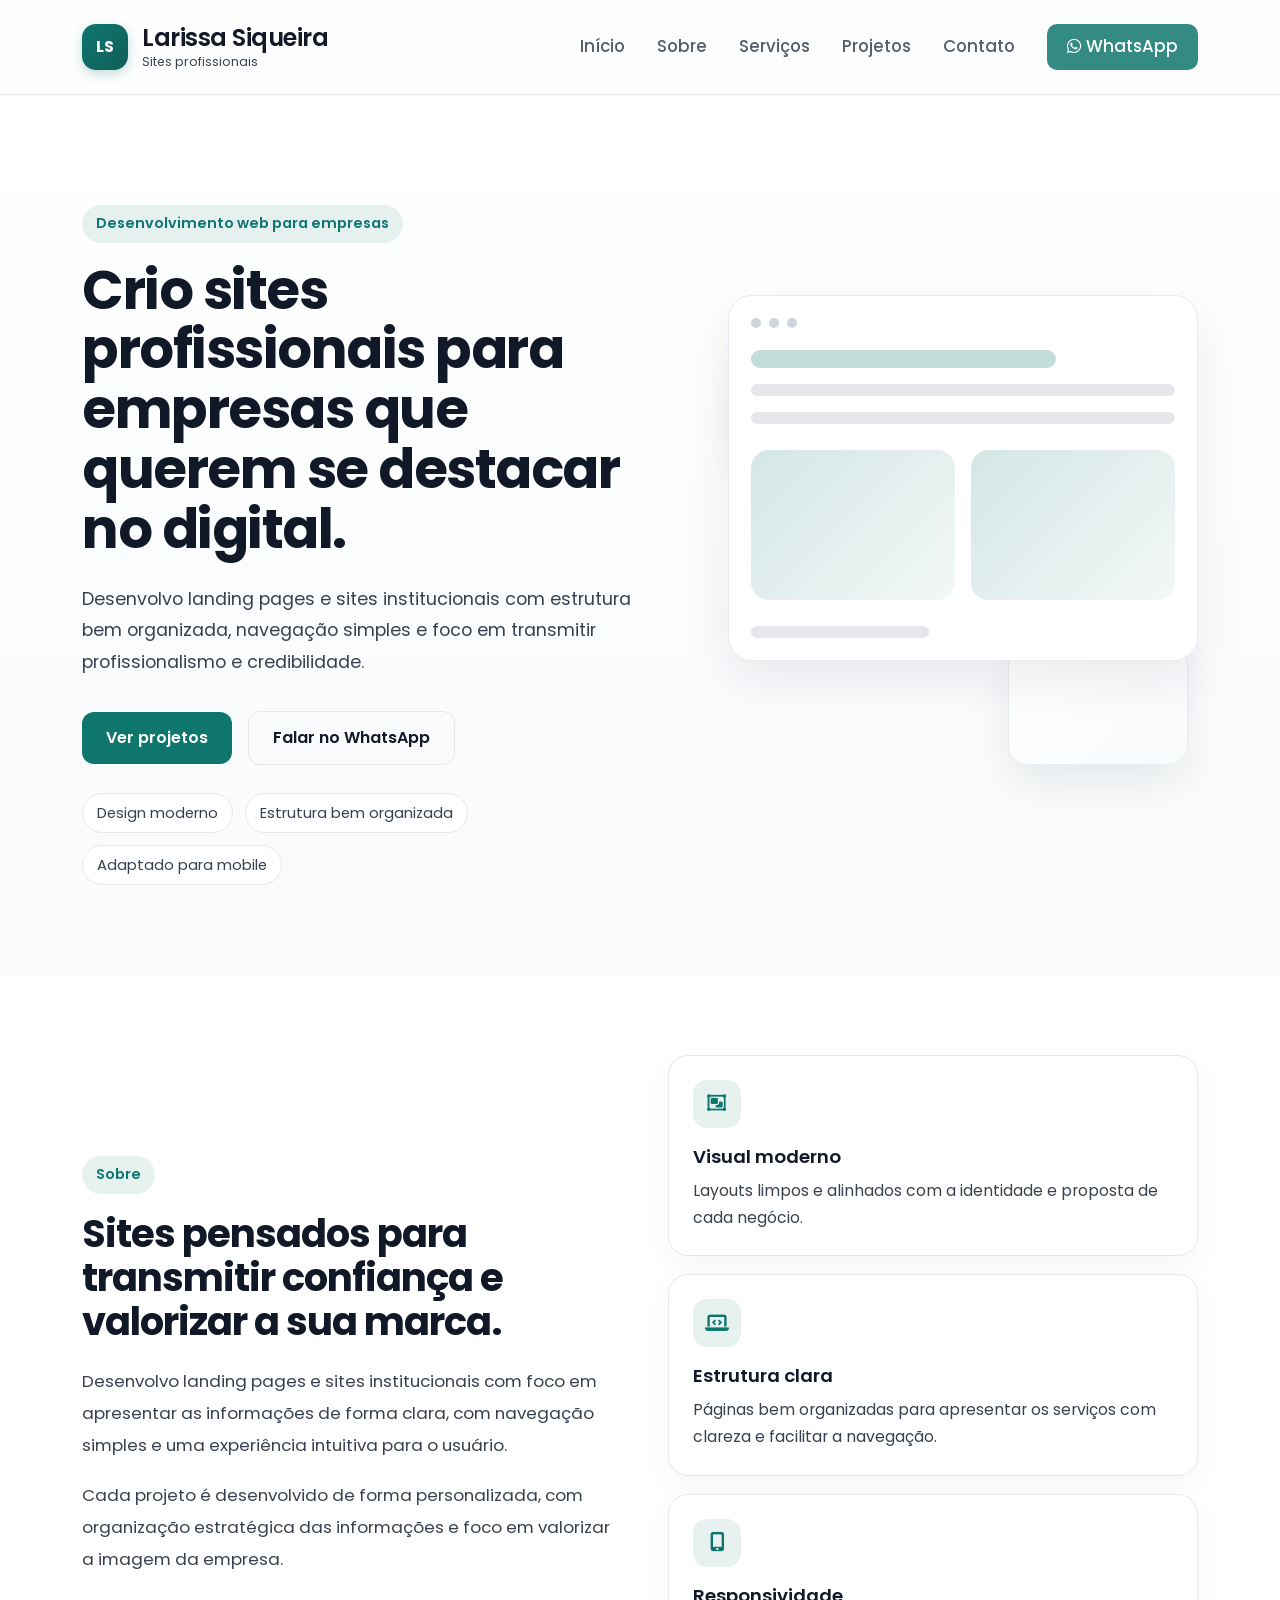
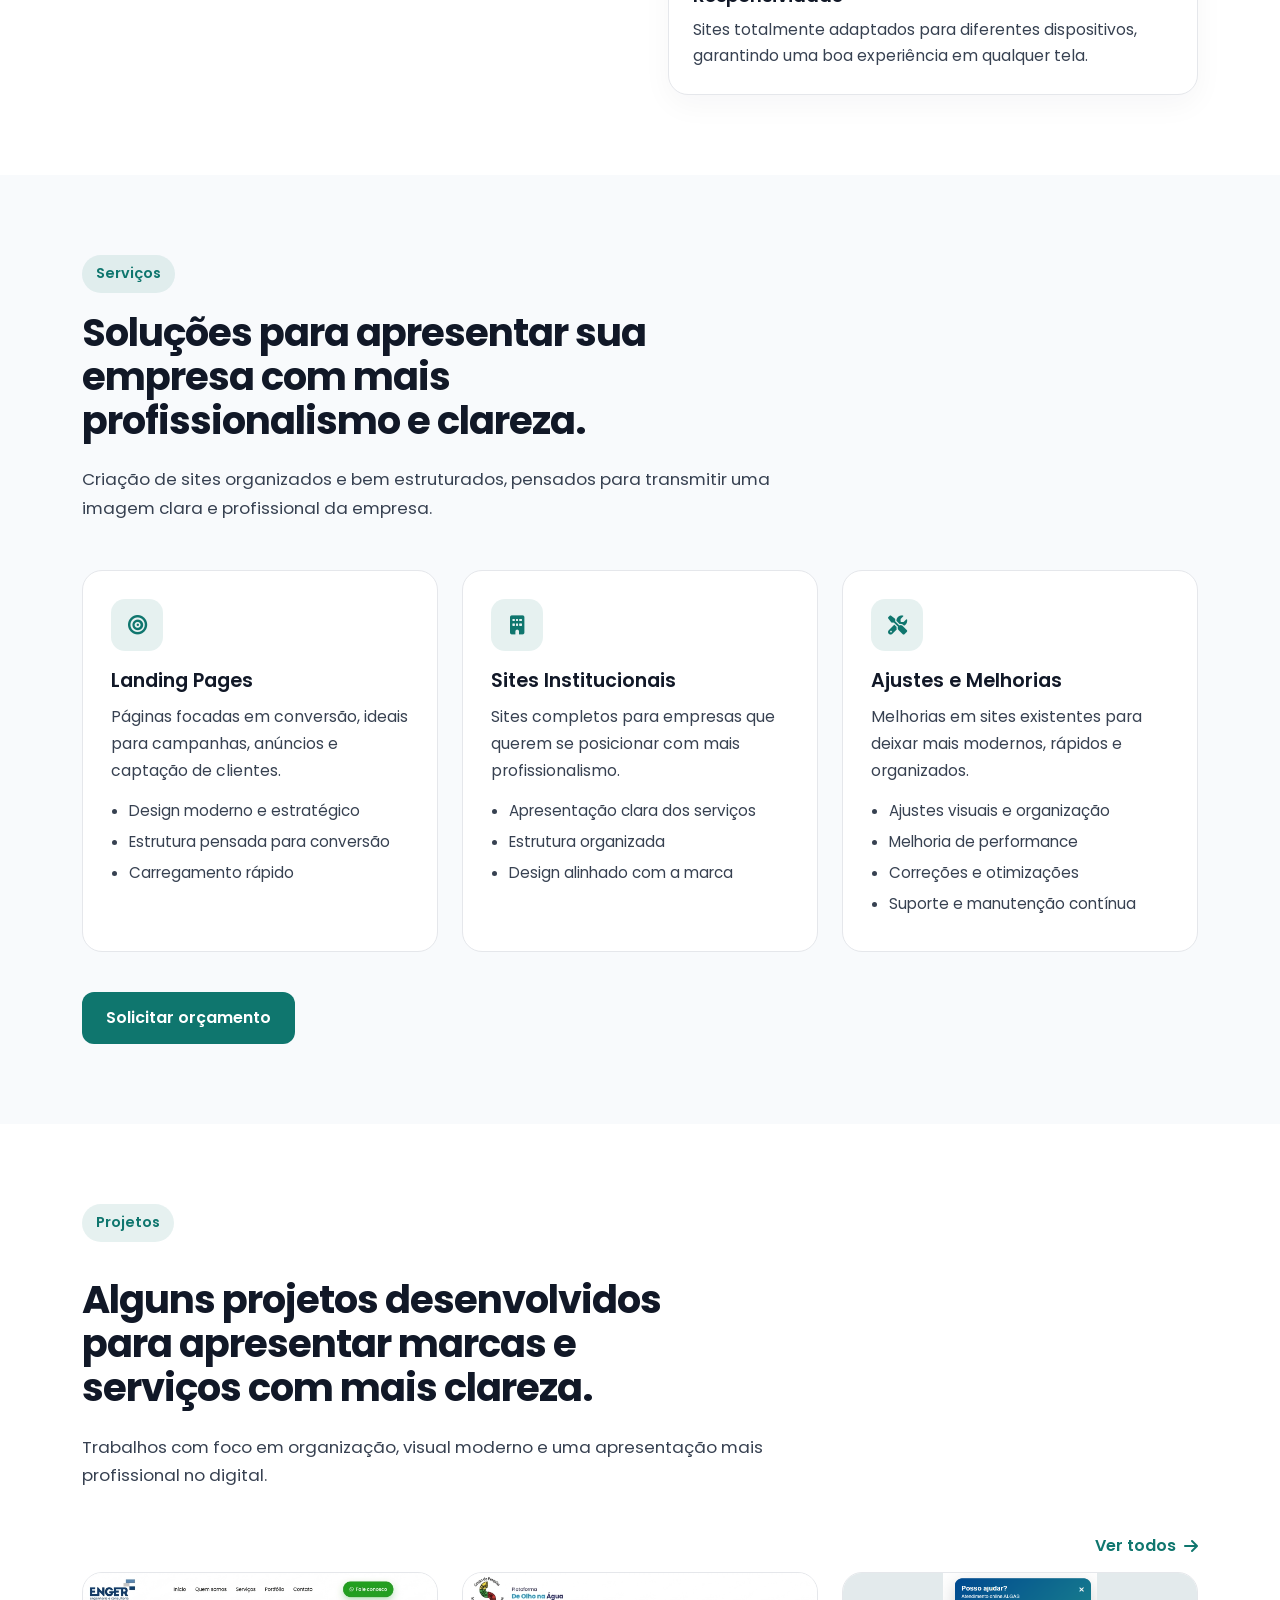
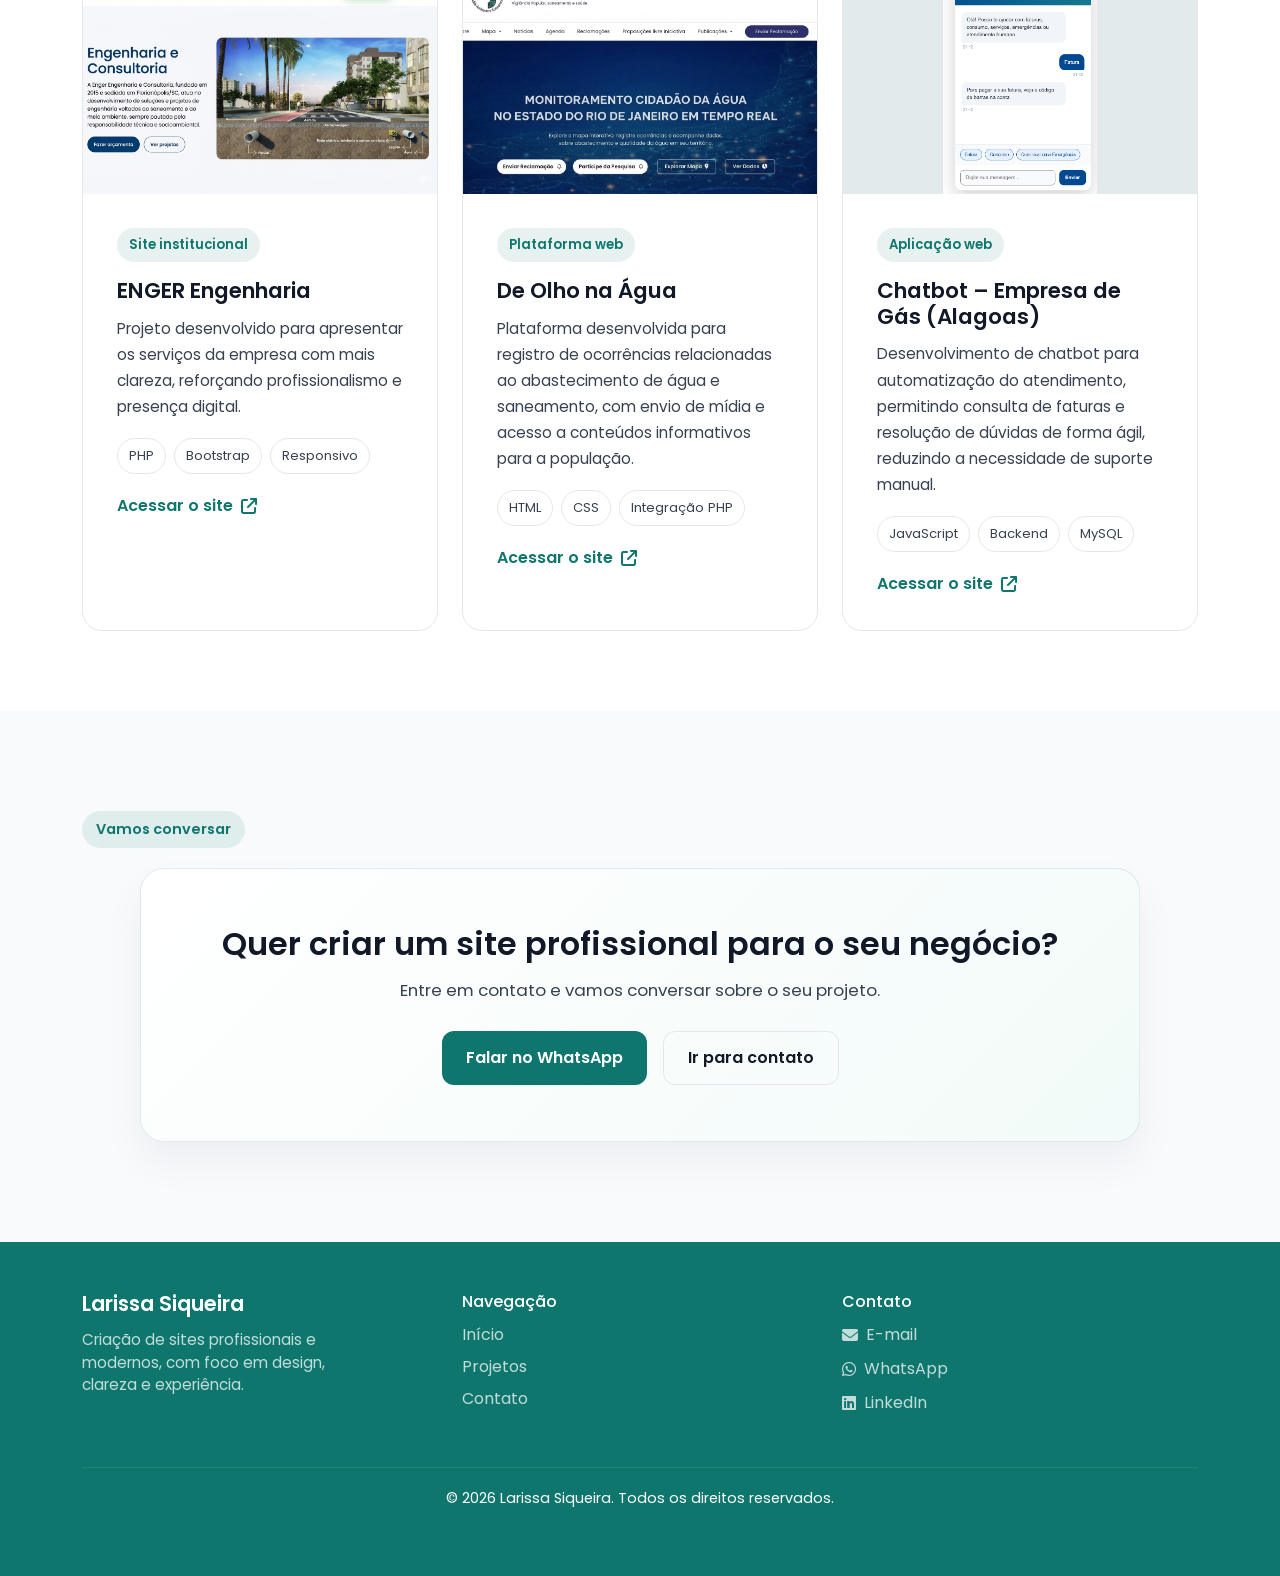
==== index.html @ 4140f5c5 "Add files via upload" ====
<!DOCTYPE html>
<html lang="pt-br">

<head>
  <meta charset="UTF-8">
  <meta name="viewport" content="width=device-width, initial-scale=1.0">
  <title>Larissa Siqueira | Portfólio</title>

  <link rel="icon" type="image/png" sizes="64x64" href="assets/img/favicon.png">

  <!-- Bootstrap -->
  <link href="https://cdn.jsdelivr.net/npm/bootstrap@5.3.3/dist/css/bootstrap.min.css" rel="stylesheet">

  <!-- Font Awesome -->
  <link rel="stylesheet" href="https://cdnjs.cloudflare.com/ajax/libs/font-awesome/6.5.1/css/all.min.css">

  <!-- Google Font -->
  <link href="https://fonts.googleapis.com/css2?family=Poppins:wght@400;500;600;700&display=swap" rel="stylesheet">

  <!-- CSS -->
  <link rel="stylesheet" href="assets/css/main.css">
</head>

<body>
  <header class="site-header">
    <div class="container header-container">
      <a href="index.html" class="logo">
        <span class="logo-icon">LS</span>
        <span class="logo-text">
          <span class="logo-name">Larissa Siqueira</span>
          <span class="logo-tag">Sites profissionais</span>
        </span>
      </a>

      <nav class="main-nav">
        <a href="index.html">Início</a>
        <a href="#sobre">Sobre</a>
        <a href="#servicos">Serviços</a>
        <a href="projetos.html">Projetos</a>
        <a href="contato.html">Contato</a>

        <a href="https://wa.me/5548984243166?text=Olá!%20Vi%20seu%20portfólio%20e%20gostaria%20de%20um%20orçamento."
          target="_blank" class="btn-whatsapp">
          <i class="fa-brands fa-whatsapp"></i>
          WhatsApp
        </a>
      </nav>
    </div>
  </header>
</body>
<main>

  <section class="hero" id="inicio">
    <div class="container">
      <div class="hero-grid">
        <div class="hero-content">
          <span class="hero-badge">Desenvolvimento web para empresas</span>

          <h1>
            Crio sites profissionais para empresas que querem se destacar no digital.
          </h1>

          <p class="hero-text">
            Desenvolvo landing pages e sites institucionais com estrutura bem organizada, navegação simples e foco em
            transmitir profissionalismo e credibilidade.
          </p>

          <div class="hero-buttons">
            <a href="projetos.html" class="btn-main">Ver projetos</a>
            <a href="https://wa.me/5548984243166?text=Olá!%20Vi%20seu%20portfólio%20e%20gostaria%20de%20um%20orçamento."
              target="_blank" class="btn-secondary">
              Falar no WhatsApp
            </a>
          </div>

          <div class="hero-points">
            <span>Design moderno</span>
            <span>Estrutura bem organizada</span>
            <span>Adaptado para mobile</span>
          </div>
        </div>

        <div class="hero-visual">
          <div class="hero-card hero-card-main">
            <div class="hero-card-top">
              <span></span>
              <span></span>
              <span></span>
            </div>
            <div class="hero-card-body">
              <div class="hero-line hero-line-lg"></div>
              <div class="hero-line"></div>
              <div class="hero-line"></div>

              <div class="hero-blocks">
                <div class="hero-block"></div>
                <div class="hero-block"></div>
              </div>

              <div class="hero-line hero-line-sm"></div>
            </div>
          </div>

          <div class="hero-card hero-card-small card-one"></div>
          <div class="hero-card hero-card-small card-two"></div>
        </div>
      </div>
    </div>
  </section>

  <section class="about section" id="sobre">
    <div class="container">
      <div class="about-grid">
        <div class="about-content">
          <span class="section-tag">Sobre</span>
          <h2 class="section-title">Sites pensados para transmitir confiança e valorizar a sua marca.</h2>

          <p class="about-text">
            Desenvolvo landing pages e sites institucionais com foco em apresentar as informações de forma clara, com
            navegação simples e uma experiência intuitiva para o usuário.
          </p>

          <p class="about-text">
            Cada projeto é desenvolvido de forma personalizada, com organização estratégica das informações e foco em
            valorizar a imagem da empresa.
          </p>
        </div>

        <div class="about-cards">
          <div class="about-card">
            <div class="about-card-icon">
              <i class="fa-regular fa-object-group"></i>
            </div>
            <h3>Visual moderno</h3>
            <p>Layouts limpos e alinhados com a identidade e proposta de cada negócio.</p>
          </div>

          <div class="about-card">
            <div class="about-card-icon">
              <i class="fa-solid fa-laptop-code"></i>
            </div>
            <h3>Estrutura clara</h3>
            <p>Páginas bem organizadas para apresentar os serviços com clareza e facilitar a navegação.</p>
          </div>

          <div class="about-card">
            <div class="about-card-icon">
              <i class="fa-solid fa-mobile-screen-button"></i>
            </div>
            <h3>Responsividade</h3>
            <p>Sites totalmente adaptados para diferentes dispositivos, garantindo uma boa experiência em qualquer tela.
            </p>
          </div>
        </div>
      </div>
    </div>
  </section>

  <section class="services section light" id="servicos">
    <div class="container">

      <div class="section-header">
        <span class="section-tag">Serviços</span>
        <h2 class="section-title">
          Soluções para apresentar sua empresa com mais profissionalismo e clareza.
        </h2>
        <p class="section-subtext">
          Criação de sites organizados e bem estruturados, pensados para transmitir uma imagem clara e profissional da
          empresa.
        </p>
      </div>

      <div class="services-grid">

        <!-- Serviço 1 -->
        <div class="service-card reveal" data-delay="0">
          <div class="service-icon">
            <i class="fa-solid fa-bullseye"></i>
          </div>

          <h3>Landing Pages</h3>

          <p>
            Páginas focadas em conversão, ideais para campanhas, anúncios e captação de clientes.
          </p>

          <ul>
            <li>Design moderno e estratégico</li>
            <li>Estrutura pensada para conversão</li>
            <li>Carregamento rápido</li>
          </ul>
        </div>

        <!-- Serviço 2 -->
        <div class="service-card reveal" data-delay="180">
          <div class="service-icon">
            <i class="fa-solid fa-building"></i>
          </div>

          <h3>Sites Institucionais</h3>

          <p>
            Sites completos para empresas que querem se posicionar com mais profissionalismo.
          </p>

          <ul>
            <li>Apresentação clara dos serviços</li>
            <li>Estrutura organizada</li>
            <li>Design alinhado com a marca</li>
          </ul>
        </div>

        <!-- Serviço 3 -->
        <div class="service-card reveal" data-delay="360">
          <div class="service-icon">
            <i class="fa-solid fa-screwdriver-wrench"></i>
          </div>

          <h3>Ajustes e Melhorias</h3>

          <p>
            Melhorias em sites existentes para deixar mais modernos, rápidos e organizados.
          </p>

          <ul>
            <li>Ajustes visuais e organização</li>
            <li>Melhoria de performance</li>
            <li>Correções e otimizações</li>
            <li>Suporte e manutenção contínua</li>
          </ul>
        </div>

      </div>
      <div style="margin-top:40px;">
        <a href="https://wa.me/5548984243166?text=Olá!%20Vi%20seu%20portfólio%20e%20gostaria%20de%20um%20orçamento."
          class="btn-main">Solicitar orçamento</a>
      </div>
    </div>
  </section>

  <section class="projects section" id="projetos">
    <div class="container">

      <div class="section-header">
        <div class="section-top">
          <span class="section-tag">Projetos</span>
        </div>

        <h2 class="section-title">
          Alguns projetos desenvolvidos para apresentar marcas e serviços com mais clareza.
        </h2>

        <p class="section-subtext">
          Trabalhos com foco em organização, visual moderno e uma apresentação mais profissional no digital.
        </p>
      </div>


      <div class="projects-top">
        <a href="projetos.html" class="section-link">
          Ver todos <i class="fa-solid fa-arrow-right"></i>
        </a>
      </div>


      <div class="projects-grid">

        <article class="project-card">
          <div class="project-image">
            <img src="assets/img/enger-home.png" alt="Enger Engenharia">
          </div>

          <div class="project-content">
            <span class="project-category">Site institucional</span>
            <h3>ENGER Engenharia</h3>
            <p>
              Projeto desenvolvido para apresentar os serviços da empresa com mais clareza, reforçando profissionalismo
              e presença digital.
            </p>

            <div class="project-tags">
              <span>PHP</span>
              <span>Bootstrap</span>
              <span>Responsivo</span>
            </div>

            <a href="https://www.engenhariaenger.com.br/" target="_blank" class="project-link">
              Acessar o site <i class="fa-solid fa-arrow-up-right-from-square"></i>
            </a>
          </div>
        </article>

        <article class="project-card">
          <div class="project-image project-placeholder">
            <img src="assets/img/agua-home.png" alt="De Olho na Água">
          </div>

          <div class="project-content">
            <span class="project-category">Plataforma web</span>
            <h3>De Olho na Água</h3>
            <p>
              Plataforma desenvolvida para registro de ocorrências relacionadas ao abastecimento de água e saneamento,
              com envio de mídia e acesso a conteúdos informativos para a população.
            </p>

            <div class="project-tags">
              <span>HTML</span>
              <span>CSS</span>
              <span>Integração PHP</span>
            </div>

            <a href="https://deolhonaagua.eco.br/portal/" target="_blank" class="project-link">
              Acessar o site <i class="fa-solid fa-arrow-up-right-from-square"></i>
            </a>
          </div>
        </article>

        <article class="project-card">
          <div class="project-image project-placeholder vertical img-chatbot">
            <img src="assets/img/chatbot-projetos.png" alt="Chatbot – Empresa de Gás (Alagoas)">
          </div>

          <div class="project-content">
            <span class="project-category">Aplicação web</span>
            <h3>Chatbot – Empresa de Gás (Alagoas)</h3>
            <p>
              Desenvolvimento de chatbot para automatização do atendimento, permitindo consulta de faturas e resolução
              de dúvidas de forma ágil, reduzindo a necessidade de suporte manual.
            </p>

            <div class="project-tags">
              <span>JavaScript</span>
              <span>Backend</span>
              <span>MySQL</span>
            </div>

            <a href="https://sv225.dna.com.br/algas/chatbot/index.html" target="_blank" class="project-link">
              Acessar o site <i class="fa-solid fa-arrow-up-right-from-square"></i>
            </a>
          </div>
        </article>

      </div>

    </div>
  </section>

  <section class="cta-contact">
    <div class="container">

      <span class="cta-tag">Vamos conversar</span>

      <div class="cta-box fade-in">
        <h2>Quer criar um site profissional para o seu negócio?</h2>

        <p>
          Entre em contato e vamos conversar sobre o seu projeto.
        </p>

        <div class="cta-buttons">
          <a href="https://wa.me/5548984243166?text=Olá!%20Vi%20seu%20portfólio%20e%20gostaria%20de%20um%20orçamento."
            target="_blank" class="btn-main">
            Falar no WhatsApp
          </a>

          <a href="contato.html" class="btn-secondary">
            Ir para contato
          </a>
        </div>
      </div>

    </div>
  </section>

</main>

<footer class="site-footer">
  <div class="container">
    <div class="row gy-4">

      <!-- esquerda -->
      <div class="col-md-4">
        <h4 class="footer-title">Larissa Siqueira</h4>
        <p class="footer-text">
          Criação de sites profissionais e modernos, com foco em design, clareza e experiência.
        </p>
      </div>

      <!-- navegação -->
      <div class="col-md-4">
        <h5 class="footer-subtitle">Navegação</h5>
        <ul class="footer-links">
          <li><a href="index.html">Início</a></li>
          <li><a href="projetos.html">Projetos</a></li>
          <li><a href="contato.html">Contato</a></li>
        </ul>
      </div>

      <!-- contato -->
      <div class="col-md-4">
        <h5 class="footer-subtitle">Contato</h5>

        <div class="footer-contact">
          <a href="mailto:larissasiqueira38@gmail.com">
            <i class="fa-solid fa-envelope"></i>
            E-mail
          </a>

          <a href="https://wa.me/5548984243166?text=Olá!%20Vi%20seu%20portfólio%20e%20gostaria%20de%20um%20orçamento." target="_blank">
            <i class="fa-brands fa-whatsapp"></i>
            WhatsApp
          </a>

          <a href="https://linkedin.com/in/larissa-siqueiraa/" target="_blank">
            <i class="fa-brands fa-linkedin"></i>
            LinkedIn
          </a>
        </div>
      </div>

    </div>

    <div class="footer-bottom">
      <p>© 2026 Larissa Siqueira. Todos os direitos reservados.</p>
    </div>
  </div>
</footer>

<!-- Bootstrap JS -->
<script src="https://cdn.jsdelivr.net/npm/bootstrap@5.3.3/dist/js/bootstrap.bundle.min.js"></script>

<!-- JS -->
<script src="assets/js/script.js"></script>

</body>

</html>
---- assets/css/main.css ----
:root {
  --primary: #0F766E;
  --primary-dark: #0b5e57;
  --text: #111827;
  --muted: #374151;
  --bg: #f5f5f5;
  --white: #ffffff;
  --border: #e5e7eb;
  --light-bg: #f8fafc;
  --card-border: #eeeeee;
}

body {
  margin: 0;
  font-family: 'Poppins', sans-serif;
  background-color: var(--bg);
  color: var(--text);
}


/*=== HEADER === */

.site-header {
  position: sticky;
  top: 0;
  z-index: 1000;
  padding: 24px 0;
  background-color: rgba(255, 255, 255, 0.85);
  backdrop-filter: blur(10px);
  border-bottom: 1px solid var(--border);
}

.header-container {
  display: flex;
  align-items: center;
  justify-content: space-between;
}

.logo {
  display: flex;
  align-items: center;
  gap: 14px;
  text-decoration: none;
}

.logo-icon {
  width: 46px;
  height: 46px;
  border-radius: 14px;
  background: linear-gradient(135deg, #0F766E, #115e59);
  box-shadow: 0 4px 12px rgba(15, 118, 110, 0.25);
  color: #fff;
  display: flex;
  align-items: center;
  justify-content: center;
  font-size: 1rem;
  font-weight: 700;
}

.logo-text {
  display: flex;
  flex-direction: column;
  line-height: 1.1;
}

.logo-name {
  font-size: 1.5rem;
  font-weight: 600;
  color: var(--text);
  letter-spacing: -0.5px;
}

.logo-tag {
  font-size: 0.78rem;
  color: var(--muted);
  margin-top: 4px;
}

.main-nav {
  display: flex;
  align-items: center;
  gap: 32px;
  color: #374151;
  opacity: 0.85;
}

.main-nav a {
  position: relative;
  display: inline-block;
  font-size: 1.05rem;
  font-weight: 500;
  color: var(--muted);
  text-decoration: none;
  transition: color 0.3s ease;
}

.main-nav a:hover {
  color: var(--primary);
  opacity: 1;
}

.main-nav a::after {
  content: "";
  position: absolute;
  left: 50%;
  bottom: -6px;
  width: 0;
  height: 2px;
  background-color: var(--primary);
  transform: translateX(-50%);
  transition: width 0.3s ease;
}

.main-nav a:hover::after {
  width: 100%;
}

.btn-whatsapp {
  display: inline-flex;
  align-items: center;
  gap: 8px;
  padding: 10px 20px;
  background-color: var(--primary);
  color: var(--white) !important;
  border-radius: 10px;
  font-weight: 500;
  text-decoration: none;
  transition: all 0.3s ease;
}

.btn-whatsapp::after {
  display: none;
}

.btn-whatsapp:hover {
  background-color: var(--primary-dark);
  color: var(--white) !important;
  transform: translateY(-1px);
}

.btn-outline {
  border: 1px solid #ddd;
}

.hero {
  padding: 100px 0;
}

.section {
  padding: 80px 0;
}

.light {
  background: var(--light-bg);
}

.card-custom {
  border: 1px solid var(--card-border);
  padding: 20px;
  border-radius: 10px;
}

.thumb {
  height: 200px;
  background: #eee;
  margin-bottom: 10px;
}

.fade-in {
  opacity: 0;
  transform: translateY(30px);
  transition: opacity 0.6s ease, transform 0.6s ease;
}

.fade-in.show {
  opacity: 1;
  transform: translateY(0);
}

.reveal {
  opacity: 0;
  transform: translateY(30px);
  transition: opacity 1s ease, transform 1s cubic-bezier(0.4, 0, 0.2, 1);
}

.reveal.show {
  opacity: 1;
  transform: translateY(0);
}

/*=== FIM HEADER === */

/*=== HERO === */
.hero {
  padding: 110px 0 90px;
  background: linear-gradient(to bottom, #ffffff 0%, #f8fafc 100%);
}

.hero-grid {
  display: grid;
  grid-template-columns: 1.1fr 0.9fr;
  align-items: center;
  gap: 60px;
}

.hero-content h1 {
  font-size: 3.4rem;
  line-height: 1.1;
  font-weight: 700;
  letter-spacing: -1.5px;
  color: var(--text);
  margin: 18px 0 24px;
  max-width: 720px;
}

.hero-badge {
  display: inline-flex;
  align-items: center;
  padding: 8px 14px;
  border-radius: 999px;
  background-color: rgba(15, 118, 110, 0.10);
  color: var(--primary);
  font-size: 0.9rem;
  font-weight: 600;
}

.hero-text {
  font-size: 1.1rem;
  line-height: 1.8;
  color: var(--muted);
  max-width: 620px;
  margin-bottom: 32px;
}

.hero-buttons {
  display: flex;
  align-items: center;
  gap: 16px;
  margin-bottom: 28px;
}

.btn-main {
  display: inline-flex;
  align-items: center;
  justify-content: center;
  padding: 14px 24px;
  background: var(--primary);
  color: var(--white);
  border-radius: 12px;
  text-decoration: none;
  font-weight: 600;
  transition: all 0.3s ease;
  border: none;
}

.btn-main:hover {
  background: var(--primary-dark);
  color: var(--white);
  transform: translateY(-1px);
}

.btn-secondary {
  display: inline-flex;
  align-items: center;
  justify-content: center;
  padding: 14px 24px;
  background: transparent;
  color: var(--text);
  border: 1px solid var(--border);
  border-radius: 12px;
  text-decoration: none;
  font-weight: 600;
  transition: all 0.3s ease;
}

.btn-secondary:hover {
  border-color: var(--primary);
  color: var(--primary);
  transform: translateY(-1px);
}

.hero-points {
  display: flex;
  flex-wrap: wrap;
  gap: 12px;
}

.hero-points span {
  display: inline-flex;
  align-items: center;
  padding: 8px 14px;
  background: var(--white);
  border: 1px solid var(--border);
  border-radius: 999px;
  font-size: 0.92rem;
  color: var(--muted);
}

.hero-visual {
  position: relative;
  min-height: 500px;
}

.hero-card {
  background: var(--white);
  border: 1px solid #e6ecef;
  border-radius: 24px;
  box-shadow: 0 20px 50px rgba(17, 24, 39, 0.08);
}

.hero-card-main {
  position: relative;
  z-index: 2;
  padding: 22px;
  width: 100%;
  max-width: 470px;
  margin-left: auto;
}

.hero-card-top {
  display: flex;
  gap: 8px;
  margin-bottom: 22px;
}

.hero-card-top span {
  width: 10px;
  height: 10px;
  border-radius: 50%;
  background-color: #d1d5db;
}

.hero-card-body {
  display: flex;
  flex-direction: column;
  gap: 16px;
}

.hero-line {
  height: 12px;
  border-radius: 999px;
  background: #e5e7eb;
}

.hero-line-lg {
  width: 72%;
  height: 18px;
  background: rgba(15, 118, 110, 0.25);
}

.hero-line-sm {
  width: 42%;
}

.hero-blocks {
  display: grid;
  grid-template-columns: 1fr 1fr;
  gap: 16px;
  margin: 10px 0;
}

.hero-block {
  height: 150px;
  border-radius: 18px;
  background: linear-gradient(135deg, rgba(15, 118, 110, 0.18), rgba(15, 118, 110, 0.05));
}

.hero-card-small {
  position: absolute;
  width: 180px;
  height: 120px;
  border-radius: 20px;
  background: linear-gradient(135deg, #ffffff, #f8fafc);
  border: 1px solid #e6ecef;
  box-shadow: 0 18px 40px rgba(17, 24, 39, 0.08);
}

.card-one {
  top: 40px;
  left: 20px;
  z-index: 1;
}

.card-two {
  right: 10px;
  bottom: 30px;
  z-index: 1;
}

@media (max-width: 991px) {
  .hero {
    padding: 90px 0 70px;
  }

  .hero-grid {
    grid-template-columns: 1fr;
    gap: 40px;
  }

  .hero-content h1 {
    font-size: 2.6rem;
    max-width: 100%;
  }

  .hero-text {
    max-width: 100%;
  }

  .hero-visual {
    min-height: auto;
  }

  .hero-card-main {
    margin: 0 auto;
  }

  .card-one,
  .card-two {
    display: none;
  }
}

@media (max-width: 576px) {
  .hero-content h1 {
    font-size: 2.1rem;
  }

  .hero-buttons {
    flex-direction: column;
    align-items: stretch;
  }

  .btn-main,
  .btn-secondary {
    width: 100%;
  }
}

/*=== FIM HERO === */

/*=== SOBRE ===  */
.about {
  background: var(--white);
}

.about-grid {
  display: grid;
  grid-template-columns: 1fr 1fr;
  gap: 56px;
  align-items: center;
}

.section-tag {
  display: inline-flex;
  align-items: center;
  padding: 8px 14px;
  border-radius: 999px;
  background-color: rgba(15, 118, 110, 0.10);
  color: var(--primary);
  font-size: 0.9rem;
  font-weight: 600;
  margin-bottom: 18px;
}

.section-title {
  font-size: 2.4rem;
  line-height: 1.15;
  font-weight: 700;
  letter-spacing: -1px;
  color: var(--text);
  margin-bottom: 22px;
  max-width: 620px;
}

.about-text {
  font-size: 1.05rem;
  line-height: 1.9;
  color: var(--muted);
  margin-bottom: 18px;
  max-width: 620px;
}

.about-cards {
  display: grid;
  grid-template-columns: 1fr;
  gap: 18px;
}

.about-card {
  background: var(--white);
  border: 1px solid var(--border);
  border-radius: 20px;
  padding: 24px;
  box-shadow: 0 10px 30px rgba(17, 24, 39, 0.04);
  transition: transform 0.3s ease, box-shadow 0.3s ease;
}

.about-card:hover {
  transform: translateY(-4px);
  box-shadow: 0 18px 40px rgba(17, 24, 39, 0.08);
}

.about-card-icon {
  width: 48px;
  height: 48px;
  border-radius: 14px;
  background: rgba(15, 118, 110, 0.10);
  color: var(--primary);
  display: flex;
  align-items: center;
  justify-content: center;
  font-size: 1.2rem;
  margin-bottom: 18px;
}

.about-card h3 {
  font-size: 1.15rem;
  font-weight: 600;
  color: var(--text);
  margin-bottom: 10px;
}

.about-card p {
  font-size: 0.98rem;
  line-height: 1.7;
  color: var(--muted);
  margin: 0;
}

/*=== FIM SOBRE === */

/*=== SERVIÇOS === */
.services {
  background: var(--light-bg);
}

.section-header {
  max-width: 720px;
  margin-bottom: 48px;
}

.section-subtext {
  font-size: 1.05rem;
  color: var(--muted);
  line-height: 1.7;
}

.services-grid {
  display: grid;
  grid-template-columns: repeat(3, 1fr);
  gap: 24px;
}

.service-card {
  background: var(--white);
  border: 1px solid var(--border);
  border-radius: 20px;
  padding: 28px;
  transition: all 0.3s ease;
  display: flex;
  flex-direction: column;
}

.service-card:hover {
  transform: translateY(-6px);
  box-shadow: 0 20px 40px rgba(17, 24, 39, 0.08);
}

.service-icon {
  width: 52px;
  height: 52px;
  border-radius: 14px;
  background: rgba(15, 118, 110, 0.10);
  color: var(--primary);
  display: flex;
  align-items: center;
  justify-content: center;
  font-size: 1.2rem;
  margin-bottom: 18px;
}

.service-card h3 {
  font-size: 1.2rem;
  font-weight: 600;
  margin-bottom: 12px;
  color: var(--text);
}

.service-card p {
  font-size: 0.98rem;
  line-height: 1.7;
  color: var(--muted);
  margin-bottom: 16px;
}

.service-card ul {
  padding-left: 18px;
  margin: 0;
}

.service-card ul li {
  font-size: 0.95rem;
  color: var(--muted);
  margin-bottom: 8px;
}

.services {
  background: var(--light-bg);
}

.section-header {
  max-width: 720px;
  margin-bottom: 48px;
}

.section-subtext {
  font-size: 1.05rem;
  color: var(--muted);
  line-height: 1.7;
}

.services-grid {
  display: grid;
  grid-template-columns: repeat(3, 1fr);
  gap: 24px;
}

.service-card {
  background: var(--white);
  border: 1px solid var(--border);
  border-radius: 20px;
  padding: 28px;
  transition: all 0.3s ease;
  display: flex;
  flex-direction: column;
}

.service-card:hover {
  transform: translateY(-6px);
  box-shadow: 0 20px 40px rgba(17, 24, 39, 0.08);
}

.service-icon {
  width: 52px;
  height: 52px;
  border-radius: 14px;
  background: rgba(15, 118, 110, 0.10);
  color: var(--primary);
  display: flex;
  align-items: center;
  justify-content: center;
  font-size: 1.2rem;
  margin-bottom: 18px;
}

.service-card h3 {
  font-size: 1.2rem;
  font-weight: 600;
  margin-bottom: 12px;
  color: var(--text);
}

.service-card p {
  font-size: 0.98rem;
  line-height: 1.7;
  color: var(--muted);
  margin-bottom: 16px;
}

.service-card ul {
  padding-left: 18px;
  margin: 0;
}

.service-card ul li {
  font-size: 0.95rem;
  color: var(--muted);
  margin-bottom: 8px;
}

/*=== FIM SERVIÇOS === */

/*=== PROJETOS ===*/
.projects {
  background: var(--white);
}

.projects-grid {
  display: grid;
  grid-template-columns: repeat(3, 1fr);
  gap: 24px;
}

.project-card {
  display: flex;
  flex-direction: column;
  background: var(--white);
  border: 1px solid var(--border);
  border-radius: 20px;
  overflow: hidden;
  transition: all 0.3s ease;
}

.project-card:hover {
  transform: translateY(-6px);
  box-shadow: 0 20px 40px rgba(17, 24, 39, 0.08);
}

.project-image {
  background: #eef2f4;
  position: relative;
  aspect-ratio: 16 / 10;
  overflow: hidden;
}

.project-image img {
  width: 100%;
  height: 100%;
  object-fit: cover;
  display: block;
}

.project-placeholder {
  display: flex;
  align-items: center;
  justify-content: center;
  background: linear-gradient(135deg, rgba(15, 118, 110, 0.14), rgba(15, 118, 110, 0.04));
  color: var(--primary);
  font-size: 1rem;
  font-weight: 600;
}

.project-content {
  padding: 34px;
  display: flex;
  flex-direction: column;
  justify-content: center;
}

.project-category {
  display: inline-flex;
  align-self: flex-start;
  padding: 7px 12px;
  border-radius: 999px;
  background: rgba(15, 118, 110, 0.10);
  color: var(--primary);
  font-size: 0.82rem;
  font-weight: 600;
  margin-bottom: 16px;
}

.project-content h3 {
  font-size: 1.5rem;
  font-weight: 600;
  color: var(--text);
  margin-bottom: 14px;
}

.project-content p {
  font-size: 1rem;
  line-height: 1.8;
  color: var(--muted);
  margin-bottom: 22px;
}

.project-tags {
  display: flex;
  flex-wrap: wrap;
  gap: 10px;
  margin-bottom: 24px;
}

.project-tags span {
  padding: 8px 12px;
  border: 1px solid var(--border);
  border-radius: 999px;
  font-size: 0.88rem;
  color: var(--muted);
  background: #fff;
}

.project-link {
  display: inline-flex;
  align-items: center;
  gap: 8px;
  color: var(--primary);
  text-decoration: none;
  font-weight: 600;
  transition: all 0.3s ease;
}

.project-link:hover {
  color: var(--primary-dark);
  gap: 12px;
}

.section-top {
  display: flex;
  align-items: center;
  justify-content: space-between;
  gap: 20px;
  margin-bottom: 18px;
}

.section-link {
  display: inline-flex;
  align-items: center;
  gap: 8px;
  color: var(--primary);
  text-decoration: none;
  font-weight: 600;
  transition: all 0.3s ease;
}

.section-link:hover {
  gap: 12px;
  color: var(--primary-dark);
}

.projects-top {
  display: flex;
  justify-content: flex-end;
  margin-bottom: 14px;
  margin-top: -4px;

}

.project-image.vertical {
  display: flex;
  align-items: center;
  justify-content: center;
  background: #e3eaec;
}

.project-image.vertical img {
  width: 100%;
  height: 100%;
  object-fit: contain;
  object-position: center;
}

.img-chatbot {
  object-fit: contain;
  background: #eef2f4;
}

@media (max-width: 991px) {
  .projects-grid {
    grid-template-columns: 1fr 1fr;
  }
}

@media (max-width: 576px) {
  .projects-grid {
    grid-template-columns: 1fr;
  }
}

@media (max-width: 576px) {
  .section-top {
    flex-direction: column;
    align-items: flex-start;
  }
}

@media (max-width: 576px) {
  .projects-top {
    justify-content: flex-start;
  }
}

/* === FIM PROJETOS === */

/* === CONTATO === */
.cta-contact {
  padding: 100px 0;
  background: var(--light-bg);
}

.cta-box {
  background: linear-gradient(135deg, #ffffff 0%, #f2fbf9 100%);
  border: 1px solid rgba(15, 118, 110, 0.12);
  border-radius: 24px;
  padding: 56px 40px;
  text-align: center;
  box-shadow: 0 20px 40px rgba(17, 24, 39, 0.05);
  max-width: 1000px;
  margin: 0 auto;
}

.cta-box h2 {
  font-size: 2rem;
  font-weight: 600;
  color: var(--text);
  margin-bottom: 14px;
}

.cta-box p {
  font-size: 1.05rem;
  color: var(--muted);
  margin-bottom: 28px;
}

.cta-buttons {
  display: flex;
  justify-content: center;
  gap: 16px;
}

.cta-tag {
  display: inline-flex;
  align-items: center;
  padding: 8px 14px;
  border-radius: 999px;
  background-color: rgba(15, 118, 110, 0.10);
  color: var(--primary);
  font-size: 0.9rem;
  font-weight: 600;
  margin-bottom: 20px;
}

.form-alert {
  display: none;
  padding: 14px 18px;
  border-radius: 12px;
  margin-bottom: 20px;
  font-size: 0.95rem;
  font-weight: 500;
  line-height: 1.5;
}

.form-alert.is-visible {
  display: block;
}

.form-alert.success {
  background: #e8f7ee;
  color: #166534;
  border: 1px solid #bbf7d0;
}

.form-alert.error {
  background: #fef2f2;
  color: #b91c1c;
  border: 1px solid #fecaca;
}

@media (max-width: 576px) {
  .cta-box {
    padding: 36px 24px;
  }

  .cta-box h2 {
    font-size: 1.6rem;
  }

  .cta-buttons {
    flex-direction: column;
  }

  .cta-buttons a {
    width: 100%;
  }
}

/* === FIM CONTATO === */

/*=== RODAPE ===*/

.footer-title {
  font-size: 1.3rem;
  font-weight: 600;
  margin-bottom: 12px;
}

.footer-text {
  font-size: 0.95rem;
  color: rgba(255, 255, 255, 0.75);
  max-width: 280px;
}

.footer-subtitle {
  font-size: 1rem;
  margin-bottom: 12px;
}

.footer-links {
  list-style: none;
  padding: 0;
}

.footer-links li {
  margin-bottom: 8px;
}

.footer-links a {
  text-decoration: none;
  color: rgba(255, 255, 255, 0.75);
  transition: 0.3s;
}

.footer-links a:hover {
  color: #ffffff;
}

.footer-contact a {
  display: flex;
  align-items: center;
  gap: 8px;
  color: rgba(255, 255, 255, 0.75);
  text-decoration: none;
  margin-bottom: 10px;
  transition: 0.3s;
}

.footer-contact a:hover {
  color: #ffffff;
}

.footer-bottom {
  margin-top: 40px;
  border-top: 1px solid rgba(255, 255, 255, 0.08);
  padding-top: 20px;
  text-align: center;
  font-size: 0.9rem;
  color: #fff;
}


.site-footer {
  background: var(--primary);
  color: var(--white);
  padding: 50px 0;
}

/* === FIM RODAPE === */


/* === INTERNA CONTATO === */
.contact-page {
  background: var(--bg);
}

.contact-header {
  max-width: 760px;
  margin-bottom: 48px;
}

.contact-grid {
  display: grid;
  grid-template-columns: 1.2fr 0.8fr;
  gap: 28px;
  align-items: start;
}

.contact-form-box,
.contact-info-box {
  background: var(--white);
  border: 1px solid var(--border);
  border-radius: 24px;
  padding: 32px;
  box-shadow: 0 20px 40px rgba(17, 24, 39, 0.04);
}

.contact-form-box h2,
.contact-info-box h2 {
  font-size: 1.5rem;
  font-weight: 600;
  color: var(--text);
  margin-bottom: 10px;
}

.contact-info-box>p {
  color: var(--muted);
  line-height: 1.7;
  margin-bottom: 24px;
}

.contact-form {
  display: flex;
  flex-direction: column;
  gap: 18px;
}

.form-group {
  display: flex;
  flex-direction: column;
}

.form-group label {
  font-size: 0.95rem;
  font-weight: 500;
  color: var(--text);
  margin-bottom: 8px;
}

.form-group input,
.form-group textarea {
  width: 100%;
  border: 1px solid var(--border);
  border-radius: 14px;
  padding: 14px 16px;
  font-size: 1rem;
  font-family: 'Poppins', sans-serif;
  color: var(--text);
  background: #fff;
  outline: none;
  transition: border-color 0.3s ease, box-shadow 0.3s ease;
}

.form-group input:focus,
.form-group textarea:focus {
  border: none;
  box-shadow: 0 0 0 4px rgba(15, 118, 110, 0.08);
}

.contact-info-list {
  display: flex;
  flex-direction: column;
  gap: 14px;
  margin-bottom: 28px;
}

.contact-info-item {
  display: flex;
  align-items: center;
  gap: 12px;
  padding: 14px 16px;
  border: 1px solid var(--border);
  border-radius: 14px;
  text-decoration: none;
  color: var(--text);
  transition: all 0.3s ease;
}

.contact-info-item i {
  color: var(--primary);
  font-size: 1.1rem;
}

.contact-info-item:hover {
  border: none;
  transform: translateY(-2px);
}

.contact-highlight {
  background: linear-gradient(135deg, #ffffff 0%, #f2fbf9 100%);
  border: none;
  border-radius: 18px;
  padding: 22px;
}

.contact-highlight h3 {
  font-size: 1.05rem;
  font-weight: 600;
  color: var(--text);
  margin-bottom: 10px;
}

.contact-highlight p {
  margin: 0;
  color: var(--muted);
  line-height: 1.7;
}

@media (max-width: 991px) {
  .contact-grid {
    grid-template-columns: 1fr;
  }
}

@media (max-width: 576px) {

  .contact-form-box,
  .contact-info-box {
    padding: 24px;
    border-radius: 20px;
  }

  .contact-form-box h2,
  .contact-info-box h2 {
    font-size: 1.3rem;
  }
}

/* === FIM INTERNA CONTATO === */

/* === INTERNA PROJETOS === */
.projects-page-header {
  max-width: 760px;
  margin-bottom: 32px;
}

.projects-grid-page {
  grid-template-columns: repeat(2, 1fr);
  gap: 20px;
}

.projects-grid-page .project-image {
  height: 160px;
}

.projects-grid-page .project-content {
  padding: 20px;
}

.project-content h3 {
  font-size: 1.35rem;
  margin-bottom: 12px;
}

.project-content p {
  font-size: 0.96rem;
  line-height: 1.7;
  margin-bottom: 18px;
}

.project-tags {
  gap: 8px;
  margin-bottom: 20px;
}

.project-tags span {
  padding: 7px 11px;
  font-size: 0.82rem;
}

/* === FIM INTERNA PROJETOS === */
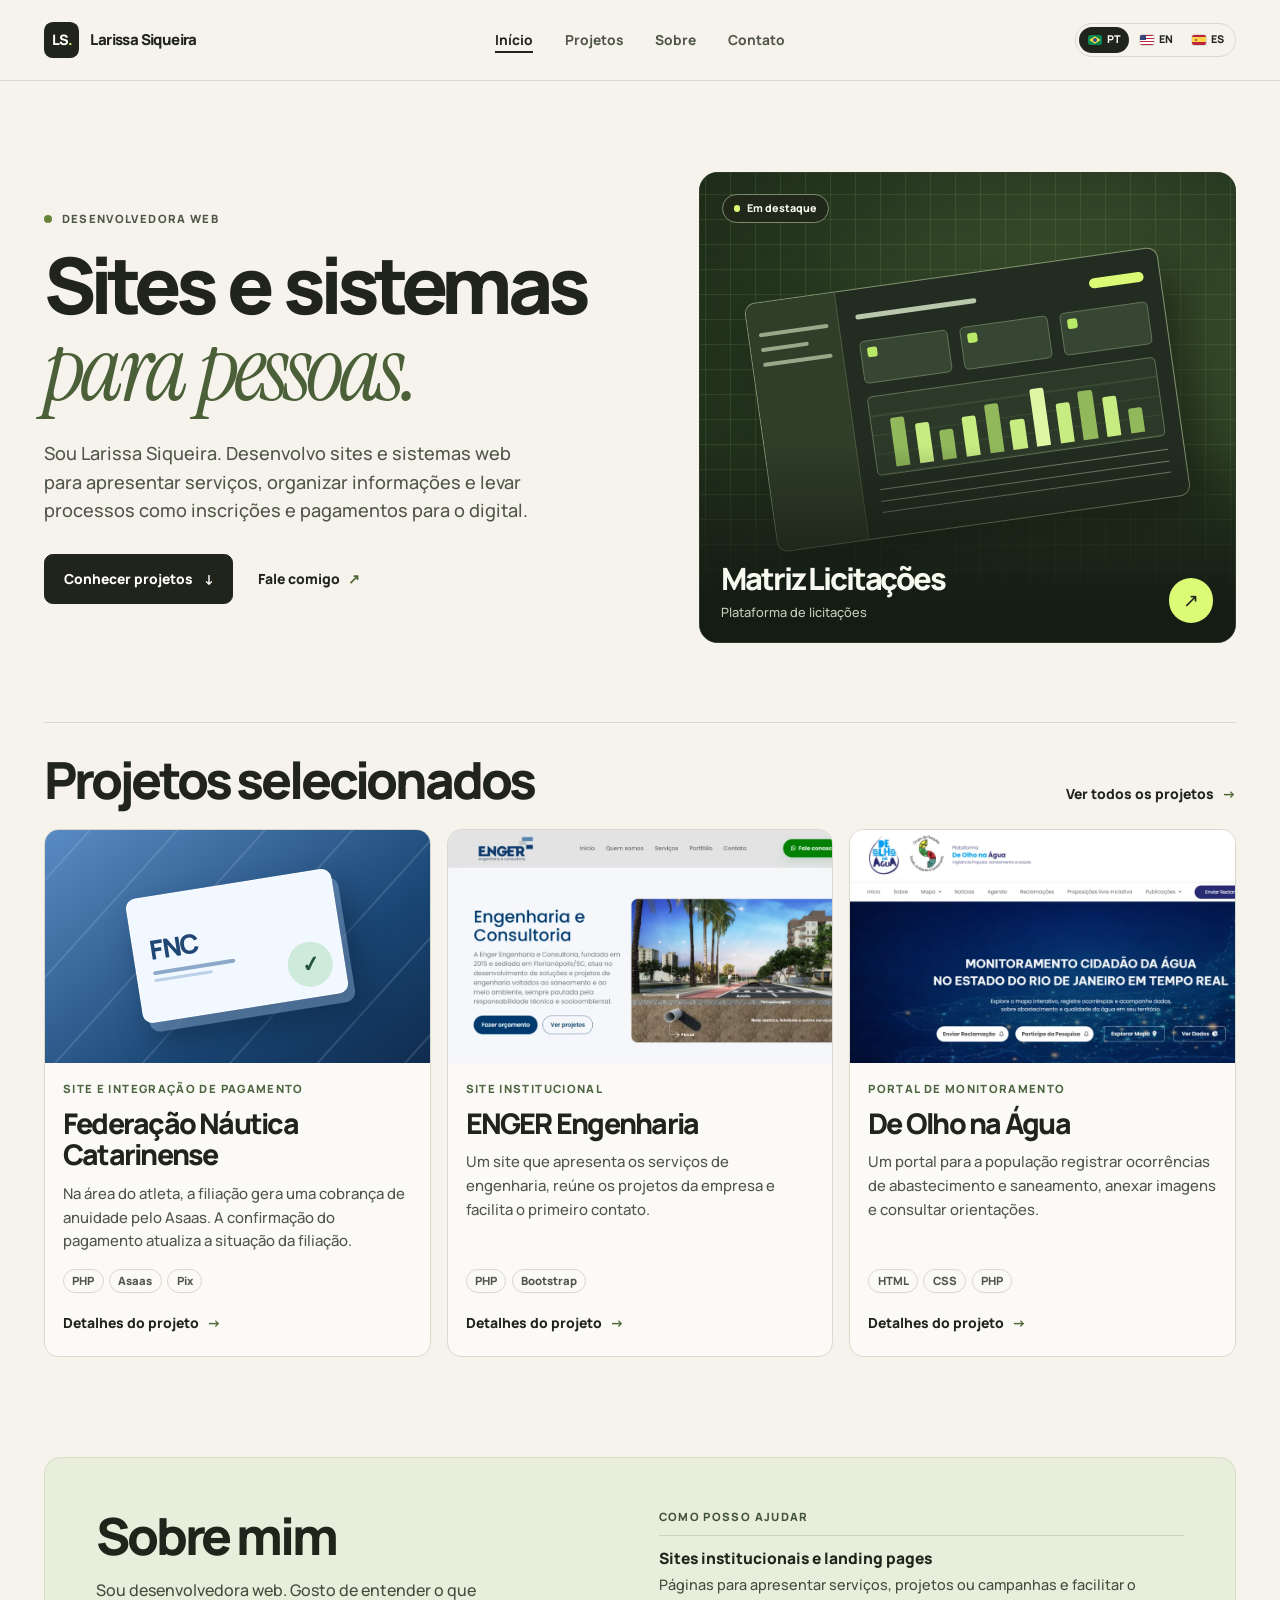
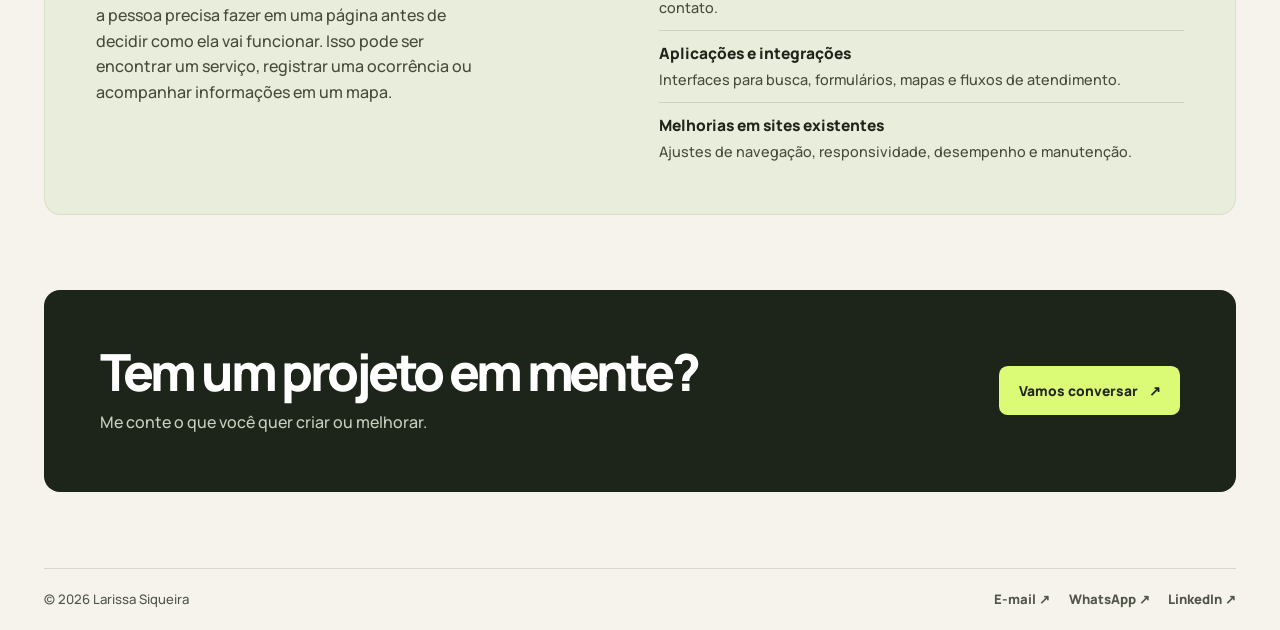
==== commit 068fead7: "Atualiza portfólio e adiciona versões em inglês e espanhol" ====
--- a/index.html
+++ b/index.html
@@ -1,438 +1,137 @@
-
-<!DOCTYPE html>
-<html lang="pt-br">
-
-<head>
-  <meta charset="UTF-8">
-  <meta name="viewport" content="width=device-width, initial-scale=1.0">
-  <title>Larissa Siqueira | Portfólio</title>
-
-  <link rel="icon" type="image/png" sizes="64x64" href="assets/img/favicon.png">
-
-  <!-- Bootstrap -->
-  <link href="https://cdn.jsdelivr.net/npm/bootstrap@5.3.3/dist/css/bootstrap.min.css" rel="stylesheet">
-
-  <!-- Font Awesome -->
-  <link rel="stylesheet" href="https://cdnjs.cloudflare.com/ajax/libs/font-awesome/6.5.1/css/all.min.css">
-
-  <!-- Google Font -->
-  <link href="https://fonts.googleapis.com/css2?family=Poppins:wght@400;500;600;700&display=swap" rel="stylesheet">
-
-  <!-- CSS -->
-  <link rel="stylesheet" href="assets/css/main.css">
-</head>
-
-<body>
-  <header class="site-header">
-    <div class="container header-container">
-      <a href="index.html" class="logo">
-        <span class="logo-icon">LS</span>
-        <span class="logo-text">
-          <span class="logo-name">Larissa Siqueira</span>
-          <span class="logo-tag">Sites profissionais</span>
-        </span>
-      </a>
-
-      <nav class="main-nav">
-        <a href="index.html">Início</a>
-        <a href="#sobre">Sobre</a>
-        <a href="#servicos">Serviços</a>
-        <a href="projetos.html">Projetos</a>
-        <a href="contato.html">Contato</a>
-
-        <a href="https://wa.me/5548984243166?text=Olá!%20Vi%20seu%20portfólio%20e%20gostaria%20de%20um%20orçamento."
-          target="_blank" class="btn-whatsapp">
-          <i class="fa-brands fa-whatsapp"></i>
-          WhatsApp
-        </a>
-      </nav>
-    </div>
-  </header>
-</body>
-<main>
-
-  <section class="hero" id="inicio">
-    <div class="container">
-      <div class="hero-grid">
-        <div class="hero-content">
-          <span class="hero-badge">Desenvolvimento web para empresas</span>
-
-          <h1>
-            Crio sites profissionais para empresas que querem se destacar no digital.
-          </h1>
-
-          <p class="hero-text">
-            Desenvolvo landing pages e sites institucionais com estrutura bem organizada, navegação simples e foco em
-            transmitir profissionalismo e credibilidade.
-          </p>
-
-          <div class="hero-buttons">
-            <a href="projetos.html" class="btn-main">Ver projetos</a>
-            <a href="https://wa.me/5548984243166?text=Olá!%20Vi%20seu%20portfólio%20e%20gostaria%20de%20um%20orçamento."
-              target="_blank" class="btn-secondary">
-              Falar no WhatsApp
-            </a>
-          </div>
-
-          <div class="hero-points">
-            <span>Design moderno</span>
-            <span>Estrutura bem organizada</span>
-            <span>Adaptado para mobile</span>
-          </div>
-        </div>
-
-        <div class="hero-visual">
-          <div class="hero-card hero-card-main">
-            <div class="hero-card-top">
-              <span></span>
-              <span></span>
-              <span></span>
-            </div>
-            <div class="hero-card-body">
-              <div class="hero-line hero-line-lg"></div>
-              <div class="hero-line"></div>
-              <div class="hero-line"></div>
-
-              <div class="hero-blocks">
-                <div class="hero-block"></div>
-                <div class="hero-block"></div>
-              </div>
-
-              <div class="hero-line hero-line-sm"></div>
-            </div>
-          </div>
-
-          <div class="hero-card hero-card-small card-one"></div>
-          <div class="hero-card hero-card-small card-two"></div>
-        </div>
-      </div>
-    </div>
-  </section>
-
-  <section class="about section" id="sobre">
-    <div class="container">
-      <div class="about-grid">
-        <div class="about-content">
-          <span class="section-tag">Sobre</span>
-          <h2 class="section-title">Sites pensados para transmitir confiança e valorizar a sua marca.</h2>
-
-          <p class="about-text">
-            Desenvolvo landing pages e sites institucionais com foco em apresentar as informações de forma clara, com
-            navegação simples e uma experiência intuitiva para o usuário.
-          </p>
-
-          <p class="about-text">
-            Cada projeto é desenvolvido de forma personalizada, com organização estratégica das informações e foco em
-            valorizar a imagem da empresa.
-          </p>
-        </div>
-
-        <div class="about-cards">
-          <div class="about-card">
-            <div class="about-card-icon">
-              <i class="fa-regular fa-object-group"></i>
-            </div>
-            <h3>Visual moderno</h3>
-            <p>Layouts limpos e alinhados com a identidade e proposta de cada negócio.</p>
-          </div>
-
-          <div class="about-card">
-            <div class="about-card-icon">
-              <i class="fa-solid fa-laptop-code"></i>
-            </div>
-            <h3>Estrutura clara</h3>
-            <p>Páginas bem organizadas para apresentar os serviços com clareza e facilitar a navegação.</p>
-          </div>
-
-          <div class="about-card">
-            <div class="about-card-icon">
-              <i class="fa-solid fa-mobile-screen-button"></i>
-            </div>
-            <h3>Responsividade</h3>
-            <p>Sites totalmente adaptados para diferentes dispositivos, garantindo uma boa experiência em qualquer tela.
-            </p>
-          </div>
-        </div>
-      </div>
-    </div>
-  </section>
-
-  <section class="services section light" id="servicos">
-    <div class="container">
-
-      <div class="section-header">
-        <span class="section-tag">Serviços</span>
-        <h2 class="section-title">
-          Soluções para apresentar sua empresa com mais profissionalismo e clareza.
-        </h2>
-        <p class="section-subtext">
-          Criação de sites organizados e bem estruturados, pensados para transmitir uma imagem clara e profissional da
-          empresa.
-        </p>
-      </div>
-
-      <div class="services-grid">
-
-        <!-- Serviço 1 -->
-        <div class="service-card reveal" data-delay="0">
-          <div class="service-icon">
-            <i class="fa-solid fa-bullseye"></i>
-          </div>
-
-          <h3>Landing Pages</h3>
-
-          <p>
-            Páginas focadas em conversão, ideais para campanhas, anúncios e captação de clientes.
-          </p>
-
-          <ul>
-            <li>Design moderno e estratégico</li>
-            <li>Estrutura pensada para conversão</li>
-            <li>Carregamento rápido</li>
-          </ul>
-        </div>
-
-        <!-- Serviço 2 -->
-        <div class="service-card reveal" data-delay="180">
-          <div class="service-icon">
-            <i class="fa-solid fa-building"></i>
-          </div>
-
-          <h3>Sites Institucionais</h3>
-
-          <p>
-            Sites completos para empresas que querem se posicionar com mais profissionalismo.
-          </p>
-
-          <ul>
-            <li>Apresentação clara dos serviços</li>
-            <li>Estrutura organizada</li>
-            <li>Design alinhado com a marca</li>
-          </ul>
-        </div>
-
-        <!-- Serviço 3 -->
-        <div class="service-card reveal" data-delay="360">
-          <div class="service-icon">
-            <i class="fa-solid fa-screwdriver-wrench"></i>
-          </div>
-
-          <h3>Ajustes e Melhorias</h3>
-
-          <p>
-            Melhorias em sites existentes para deixar mais modernos, rápidos e organizados.
-          </p>
-
-          <ul>
-            <li>Ajustes visuais e organização</li>
-            <li>Melhoria de performance</li>
-            <li>Correções e otimizações</li>
-            <li>Suporte e manutenção contínua</li>
-          </ul>
-        </div>
-
-      </div>
-      <div style="margin-top:40px;">
-        <a href="https://wa.me/5548984243166?text=Olá!%20Vi%20seu%20portfólio%20e%20gostaria%20de%20um%20orçamento."
-          class="btn-main">Solicitar orçamento</a>
-      </div>
-    </div>
-  </section>
-
-  <section class="projects section" id="projetos">
-    <div class="container">
-
-      <div class="section-header">
-        <div class="section-top">
-          <span class="section-tag">Projetos</span>
-        </div>
-
-        <h2 class="section-title">
-          Alguns projetos desenvolvidos para apresentar marcas e serviços com mais clareza.
-        </h2>
-
-        <p class="section-subtext">
-          Trabalhos com foco em organização, visual moderno e uma apresentação mais profissional no digital.
-        </p>
-      </div>
-
-
-      <div class="projects-top">
-        <a href="projetos.html" class="section-link">
-          Ver todos <i class="fa-solid fa-arrow-right"></i>
-        </a>
-      </div>
-
-
-      <div class="projects-grid">
-
-        <article class="project-card">
-          <div class="project-image">
-            <img src="assets/img/enger-home.png" alt="Enger Engenharia">
-          </div>
-
-          <div class="project-content">
-            <span class="project-category">Site institucional</span>
-            <h3>ENGER Engenharia</h3>
-            <p>
-              Projeto desenvolvido para apresentar os serviços da empresa com mais clareza, reforçando profissionalismo
-              e presença digital.
-            </p>
-
-            <div class="project-tags">
-              <span>PHP</span>
-              <span>Bootstrap</span>
-              <span>Responsivo</span>
-            </div>
-
-            <a href="https://www.engenhariaenger.com.br/" target="_blank" class="project-link">
-              Acessar o site <i class="fa-solid fa-arrow-up-right-from-square"></i>
-            </a>
-          </div>
-        </article>
-
-        <article class="project-card">
-          <div class="project-image project-placeholder">
-            <img src="assets/img/agua-home.png" alt="De Olho na Água">
-          </div>
-
-          <div class="project-content">
-            <span class="project-category">Plataforma web</span>
-            <h3>De Olho na Água</h3>
-            <p>
-              Plataforma desenvolvida para registro de ocorrências relacionadas ao abastecimento de água e saneamento,
-              com envio de mídia e acesso a conteúdos informativos para a população.
-            </p>
-
-            <div class="project-tags">
-              <span>HTML</span>
-              <span>CSS</span>
-              <span>Integração PHP</span>
-            </div>
-
-            <a href="https://deolhonaagua.eco.br/portal/" target="_blank" class="project-link">
-              Acessar o site <i class="fa-solid fa-arrow-up-right-from-square"></i>
-            </a>
-          </div>
-        </article>
-
-        <article class="project-card">
-          <div class="project-image project-placeholder vertical img-chatbot">
-            <img src="assets/img/chatbot-projetos.png" alt="Chatbot – Empresa de Gás (Alagoas)">
-          </div>
-
-          <div class="project-content">
-            <span class="project-category">Aplicação web</span>
-            <h3>Chatbot – Empresa de Gás (Alagoas)</h3>
-            <p>
-              Desenvolvimento de chatbot para automatização do atendimento, permitindo consulta de faturas e resolução
-              de dúvidas de forma ágil, reduzindo a necessidade de suporte manual.
-            </p>
-
-            <div class="project-tags">
-              <span>JavaScript</span>
-              <span>Backend</span>
-              <span>MySQL</span>
-            </div>
-
-            <a href="https://sv225.dna.com.br/algas/chatbot/index.html" target="_blank" class="project-link">
-              Acessar o site <i class="fa-solid fa-arrow-up-right-from-square"></i>
-            </a>
-          </div>
-        </article>
-
-      </div>
-
-    </div>
-  </section>
-
-  <section class="cta-contact">
-    <div class="container">
-
-      <span class="cta-tag">Vamos conversar</span>
-
-      <div class="cta-box fade-in">
-        <h2>Quer criar um site profissional para o seu negócio?</h2>
-
-        <p>
-          Entre em contato e vamos conversar sobre o seu projeto.
-        </p>
-
-        <div class="cta-buttons">
-          <a href="https://wa.me/5548984243166?text=Olá!%20Vi%20seu%20portfólio%20e%20gostaria%20de%20um%20orçamento."
-            target="_blank" class="btn-main">
-            Falar no WhatsApp
-          </a>
-
-          <a href="contato.html" class="btn-secondary">
-            Ir para contato
-          </a>
-        </div>
-      </div>
-
-    </div>
-  </section>
-
-</main>
-
-<footer class="site-footer">
-  <div class="container">
-    <div class="row gy-4">
-
-      <!-- esquerda -->
-      <div class="col-md-4">
-        <h4 class="footer-title">Larissa Siqueira</h4>
-        <p class="footer-text">
-          Criação de sites profissionais e modernos, com foco em design, clareza e experiência.
-        </p>
-      </div>
-
-      <!-- navegação -->
-      <div class="col-md-4">
-        <h5 class="footer-subtitle">Navegação</h5>
-        <ul class="footer-links">
-          <li><a href="index.html">Início</a></li>
-          <li><a href="projetos.html">Projetos</a></li>
-          <li><a href="contato.html">Contato</a></li>
-        </ul>
-      </div>
-
-      <!-- contato -->
-      <div class="col-md-4">
-        <h5 class="footer-subtitle">Contato</h5>
-
-        <div class="footer-contact">
-          <a href="mailto:larissasiqueira38@gmail.com">
-            <i class="fa-solid fa-envelope"></i>
-            E-mail
-          </a>
-
-          <a href="https://wa.me/5548984243166?text=Olá!%20Vi%20seu%20portfólio%20e%20gostaria%20de%20um%20orçamento." target="_blank">
-            <i class="fa-brands fa-whatsapp"></i>
-            WhatsApp
-          </a>
-
-          <a href="https://linkedin.com/in/larissa-siqueiraa/" target="_blank">
-            <i class="fa-brands fa-linkedin"></i>
-            LinkedIn
-          </a>
-        </div>
-      </div>
-
-    </div>
-
-    <div class="footer-bottom">
-      <p>© 2026 Larissa Siqueira. Todos os direitos reservados.</p>
-    </div>
-  </div>
-</footer>
-
-<!-- Bootstrap JS -->
-<script src="https://cdn.jsdelivr.net/npm/bootstrap@5.3.3/dist/js/bootstrap.bundle.min.js"></script>
-
-<!-- JS -->
-<script src="assets/js/script.js"></script>
-
-</body>
-
-</html>
+<!doctype html>
+<html lang="pt-BR">
+<head>
+  <meta charset="utf-8">
+  <meta name="viewport" content="width=device-width, initial-scale=1">
+  <meta name="google-site-verification" content="0zKNQRGImhDc21jaoIME84ivaAds6Zmp0TI___X3YVc">
+  <meta name="description" content="Portfólio de Larissa Siqueira. Sites institucionais, aplicações web e integrações.">
+  <meta name="theme-color" content="#f5f3eb">
+  <title>Larissa Siqueira — Desenvolvimento web</title>
+  <link rel="alternate" hreflang="pt-BR" href="./index.html">
+  <link rel="alternate" hreflang="en" href="./en/index.html">
+  <link rel="alternate" hreflang="es" href="./es/index.html">
+  <link rel="alternate" hreflang="x-default" href="./index.html">
+  <link rel="icon" type="image/png" sizes="64x64" href="./assets/img/favicon.png">
+  <link rel="preconnect" href="https://fonts.googleapis.com">
+  <link rel="preconnect" href="https://fonts.gstatic.com" crossorigin>
+  <link rel="stylesheet" href="https://fonts.googleapis.com/css2?family=Instrument+Serif:ital@1&amp;family=Manrope:wght@400..800&amp;display=swap">
+  <link rel="stylesheet" href="./assets/css/main.css">
+  <script src="./assets/js/script.js" defer></script>
+</head>
+<body>
+  <a class="skip-link" href="#conteudo">Pular para o conteúdo</a>
+  <header class="site-header">
+    <div class="topbar wrap">
+      <a class="brand" href="index.html"><span class="brand-mark" aria-hidden="true">LS<span>.</span></span> Larissa Siqueira</a>
+      <nav class="main-nav" aria-label="Navegação principal">
+        <a href="index.html" aria-current="page">Início</a>
+        <a href="projetos.html">Projetos</a>
+        <a href="index.html#sobre">Sobre</a>
+        <a href="contato.html">Contato</a>
+      </nav>
+      <nav class="languages" aria-label="Idioma do site">
+        <a href="./index.html" hreflang="pt-BR" lang="pt-BR" aria-label="Português (Brasil)" title="Português (Brasil)" aria-current="true"><span class="flag flag--pt" aria-hidden="true"></span><span aria-hidden="true">PT</span></a>
+        <a href="./en/index.html" hreflang="en" lang="en" aria-label="English" title="English"><span class="flag flag--en" aria-hidden="true"></span><span aria-hidden="true">EN</span></a>
+        <a href="./es/index.html" hreflang="es" lang="es" aria-label="Español" title="Español"><span class="flag flag--es" aria-hidden="true"></span><span aria-hidden="true">ES</span></a>
+      </nav>
+    </div>
+  </header>
+  <main id="conteudo" tabindex="-1" class="page page--home">
+  <section class="hero wrap" id="inicio">
+    <div class="hero-copy">
+      <p class="eyebrow role"><span aria-hidden="true"></span>Desenvolvedora web</p>
+      <h1>Sites e sistemas <em>para pessoas.</em></h1>
+      <p class="hero-intro">Sou Larissa Siqueira. Desenvolvo sites e sistemas web para apresentar serviços, organizar informações e levar processos como inscrições e pagamentos para o digital.</p>
+      <div class="hero-actions">
+        <a class="button" href="#projetos">Conhecer projetos <span aria-hidden="true">↓</span></a>
+        <a class="text-link" href="contato.html">Fale comigo <span aria-hidden="true">↗</span></a>
+      </div>
+    </div>
+    <a class="hero-feature" href="projetos.html#matriz" aria-label="Conhecer o projeto · Matriz Licitações">
+      <span class="feature-label"><span aria-hidden="true"></span>Em destaque</span>
+      <div class="project-image project-image--matriz" aria-hidden="true">
+        <div class="matrix-window">
+          <div class="matrix-side"><i></i><i></i><i></i><i></i></div>
+          <div class="matrix-content">
+            <div class="matrix-top"><i></i><i></i></div>
+            <div class="matrix-tiles"><i></i><i></i><i></i></div>
+            <div class="matrix-chart"><i></i><i></i><i></i><i></i><i></i><i></i><i></i><i></i><i></i><i></i><i></i></div>
+            <div class="matrix-table"><i></i><i></i><i></i></div>
+          </div>
+        </div>
+      </div>
+      <span class="feature-caption">
+        <span><span class="feature-name">Matriz Licitações</span><span class="feature-category">Plataforma de licitações</span></span>
+        <span class="feature-arrow" aria-hidden="true">↗</span>
+      </span>
+    </a>
+  </section>
+  <section class="work-section wrap" id="projetos" aria-labelledby="work-title">
+    <div class="section-heading">
+      <h2 id="work-title">Projetos selecionados</h2>
+      <a class="text-link" href="projetos.html">Ver todos os projetos <span aria-hidden="true">→</span></a>
+    </div>
+    <div class="project-grid project-grid--home">
+    <article id="fnc" class="project-card">
+      <div class="project-image project-image--fnc" aria-hidden="true">
+        <div class="payment-art"><span class="payment-mark">FNC</span><i></i><i></i><span class="payment-check">✓</span></div>
+      </div>
+      <div class="project-card-body">
+        <p class="eyebrow">Site e integração de pagamento</p>
+        <h3>Federação Náutica Catarinense</h3>
+        <p>Na área do atleta, a filiação gera uma cobrança de anuidade pelo Asaas. A confirmação do pagamento atualiza a situação da filiação.</p>
+        <ul class="tags"><li>PHP</li><li>Asaas</li><li>Pix</li></ul>
+        <a class="text-link" href="projetos.html#fnc">Detalhes do projeto <span aria-hidden="true">→</span><span class="sr-only"> · Federação Náutica Catarinense</span></a>
+      </div>
+    </article>
+    <article id="enger" class="project-card">
+      <div class="project-image project-image--enger">
+        <img src="./assets/img/enger.webp" alt="" width="1100" height="552" loading="lazy" decoding="async">
+      </div>
+      <div class="project-card-body">
+        <p class="eyebrow">Site institucional</p>
+        <h3>ENGER Engenharia</h3>
+        <p>Um site que apresenta os serviços de engenharia, reúne os projetos da empresa e facilita o primeiro contato.</p>
+        <ul class="tags"><li>PHP</li><li>Bootstrap</li></ul>
+        <a class="text-link" href="projetos.html#enger">Detalhes do projeto <span aria-hidden="true">→</span><span class="sr-only"> · ENGER Engenharia</span></a>
+      </div>
+    </article>
+    <article id="de-olho-na-agua" class="project-card">
+      <div class="project-image project-image--de-olho-na-agua">
+        <img src="./assets/img/de-olho-na-agua.webp" alt="" width="1100" height="541" loading="lazy" decoding="async">
+      </div>
+      <div class="project-card-body">
+        <p class="eyebrow">Portal de monitoramento</p>
+        <h3>De Olho na Água</h3>
+        <p>Um portal para a população registrar ocorrências de abastecimento e saneamento, anexar imagens e consultar orientações.</p>
+        <ul class="tags"><li>HTML</li><li>CSS</li><li>PHP</li></ul>
+        <a class="text-link" href="projetos.html#de-olho-na-agua">Detalhes do projeto <span aria-hidden="true">→</span><span class="sr-only"> · De Olho na Água</span></a>
+      </div>
+    </article>
+    </div>
+  </section>
+  <section class="about wrap" id="sobre" aria-labelledby="about-title">
+    <div class="about-intro">
+      <h2 id="about-title">Sobre mim</h2>
+      <p>Sou desenvolvedora web. Gosto de entender o que a pessoa precisa fazer em uma página antes de decidir como ela vai funcionar. Isso pode ser encontrar um serviço, registrar uma ocorrência ou acompanhar informações em um mapa.</p>
+    </div>
+    <div id="servicos" class="services">
+      <h3 class="eyebrow">Como posso ajudar</h3>
+      <ul><li><h4>Sites institucionais e landing pages</h4><p>Páginas para apresentar serviços, projetos ou campanhas e facilitar o contato.</p></li><li><h4>Aplicações e integrações</h4><p>Interfaces para busca, formulários, mapas e fluxos de atendimento.</p></li><li><h4>Melhorias em sites existentes</h4><p>Ajustes de navegação, responsividade, desempenho e manutenção.</p></li></ul>
+    </div>
+  </section>
+  <section class="callout wrap">
+    <div><h2>Tem um projeto em mente?</h2><p>Me conte o que você quer criar ou melhorar.</p></div>
+    <a class="button button--lime" href="contato.html">Vamos conversar <span aria-hidden="true">↗</span></a>
+  </section>
+  </main>
+  <footer class="site-footer wrap">
+    <p>© 2026 Larissa Siqueira</p>
+    <div class="footer-links">
+      <a href="mailto:larissasiqueira38@gmail.com">E-mail <span aria-hidden="true">↗</span></a>
+      <a href="https://wa.me/5548984243166?text=Ol%C3%A1%2C%20Larissa!%20Vi%20seu%20portf%C3%B3lio%20e%20gostaria%20de%20conversar%20sobre%20um%20projeto." target="_blank" rel="noopener noreferrer">WhatsApp <span aria-hidden="true">↗</span></a>
+      <a href="https://linkedin.com/in/larissa-siqueiraa/" target="_blank" rel="noopener noreferrer">LinkedIn <span aria-hidden="true">↗</span></a>
+    </div>
+  </footer>
+</body>
+</html>
--- a/assets/css/main.css
+++ b/assets/css/main.css
@@ -1,1228 +1,233 @@
-:root {
-  --primary: #0F766E;
-  --primary-dark: #0b5e57;
-  --text: #111827;
-  --muted: #374151;
-  --bg: #f5f5f5;
-  --white: #ffffff;
-  --border: #e5e7eb;
-  --light-bg: #f8fafc;
-  --card-border: #eeeeee;
-}
-
-body {
-  margin: 0;
-  font-family: 'Poppins', sans-serif;
-  background-color: var(--bg);
-  color: var(--text);
-}
-
-
-/*=== HEADER === */
-
-.site-header {
-  position: sticky;
-  top: 0;
-  z-index: 1000;
-  padding: 24px 0;
-  background-color: rgba(255, 255, 255, 0.85);
-  backdrop-filter: blur(10px);
-  border-bottom: 1px solid var(--border);
-}
-
-.header-container {
-  display: flex;
-  align-items: center;
-  justify-content: space-between;
-}
-
-.logo {
-  display: flex;
-  align-items: center;
-  gap: 14px;
-  text-decoration: none;
-}
-
-.logo-icon {
-  width: 46px;
-  height: 46px;
-  border-radius: 14px;
-  background: linear-gradient(135deg, #0F766E, #115e59);
-  box-shadow: 0 4px 12px rgba(15, 118, 110, 0.25);
-  color: #fff;
-  display: flex;
-  align-items: center;
-  justify-content: center;
-  font-size: 1rem;
-  font-weight: 700;
-}
-
-.logo-text {
-  display: flex;
-  flex-direction: column;
-  line-height: 1.1;
-}
-
-.logo-name {
-  font-size: 1.5rem;
-  font-weight: 600;
-  color: var(--text);
-  letter-spacing: -0.5px;
-}
-
-.logo-tag {
-  font-size: 0.78rem;
-  color: var(--muted);
-  margin-top: 4px;
-}
-
-.main-nav {
-  display: flex;
-  align-items: center;
-  gap: 32px;
-  color: #374151;
-  opacity: 0.85;
-}
-
-.main-nav a {
-  position: relative;
-  display: inline-block;
-  font-size: 1.05rem;
-  font-weight: 500;
-  color: var(--muted);
-  text-decoration: none;
-  transition: color 0.3s ease;
-}
-
-.main-nav a:hover {
-  color: var(--primary);
-  opacity: 1;
-}
-
-.main-nav a::after {
-  content: "";
-  position: absolute;
-  left: 50%;
-  bottom: -6px;
-  width: 0;
-  height: 2px;
-  background-color: var(--primary);
-  transform: translateX(-50%);
-  transition: width 0.3s ease;
-}
-
-.main-nav a:hover::after {
-  width: 100%;
-}
-
-.btn-whatsapp {
-  display: inline-flex;
-  align-items: center;
-  gap: 8px;
-  padding: 10px 20px;
-  background-color: var(--primary);
-  color: var(--white) !important;
-  border-radius: 10px;
-  font-weight: 500;
-  text-decoration: none;
-  transition: all 0.3s ease;
-}
-
-.btn-whatsapp::after {
-  display: none;
-}
-
-.btn-whatsapp:hover {
-  background-color: var(--primary-dark);
-  color: var(--white) !important;
-  transform: translateY(-1px);
-}
-
-.btn-outline {
-  border: 1px solid #ddd;
-}
-
-.hero {
-  padding: 100px 0;
-}
-
-.section {
-  padding: 80px 0;
-}
-
-.light {
-  background: var(--light-bg);
-}
-
-.card-custom {
-  border: 1px solid var(--card-border);
-  padding: 20px;
-  border-radius: 10px;
-}
-
-.thumb {
-  height: 200px;
-  background: #eee;
-  margin-bottom: 10px;
-}
-
-.fade-in {
-  opacity: 0;
-  transform: translateY(30px);
-  transition: opacity 0.6s ease, transform 0.6s ease;
-}
-
-.fade-in.show {
-  opacity: 1;
-  transform: translateY(0);
-}
-
-.reveal {
-  opacity: 0;
-  transform: translateY(30px);
-  transition: opacity 1s ease, transform 1s cubic-bezier(0.4, 0, 0.2, 1);
-}
-
-.reveal.show {
-  opacity: 1;
-  transform: translateY(0);
-}
-
-/*=== FIM HEADER === */
-
-/*=== HERO === */
-.hero {
-  padding: 110px 0 90px;
-  background: linear-gradient(to bottom, #ffffff 0%, #f8fafc 100%);
-}
-
-.hero-grid {
-  display: grid;
-  grid-template-columns: 1.1fr 0.9fr;
-  align-items: center;
-  gap: 60px;
-}
-
-.hero-content h1 {
-  font-size: 3.4rem;
-  line-height: 1.1;
-  font-weight: 700;
-  letter-spacing: -1.5px;
-  color: var(--text);
-  margin: 18px 0 24px;
-  max-width: 720px;
-}
-
-.hero-badge {
-  display: inline-flex;
-  align-items: center;
-  padding: 8px 14px;
-  border-radius: 999px;
-  background-color: rgba(15, 118, 110, 0.10);
-  color: var(--primary);
-  font-size: 0.9rem;
-  font-weight: 600;
-}
-
-.hero-text {
-  font-size: 1.1rem;
-  line-height: 1.8;
-  color: var(--muted);
-  max-width: 620px;
-  margin-bottom: 32px;
-}
-
-.hero-buttons {
-  display: flex;
-  align-items: center;
-  gap: 16px;
-  margin-bottom: 28px;
-}
-
-.btn-main {
-  display: inline-flex;
-  align-items: center;
-  justify-content: center;
-  padding: 14px 24px;
-  background: var(--primary);
-  color: var(--white);
-  border-radius: 12px;
-  text-decoration: none;
-  font-weight: 600;
-  transition: all 0.3s ease;
-  border: none;
-}
-
-.btn-main:hover {
-  background: var(--primary-dark);
-  color: var(--white);
-  transform: translateY(-1px);
-}
-
-.btn-secondary {
-  display: inline-flex;
-  align-items: center;
-  justify-content: center;
-  padding: 14px 24px;
-  background: transparent;
-  color: var(--text);
-  border: 1px solid var(--border);
-  border-radius: 12px;
-  text-decoration: none;
-  font-weight: 600;
-  transition: all 0.3s ease;
-}
-
-.btn-secondary:hover {
-  border-color: var(--primary);
-  color: var(--primary);
-  transform: translateY(-1px);
-}
-
-.hero-points {
-  display: flex;
-  flex-wrap: wrap;
-  gap: 12px;
-}
-
-.hero-points span {
-  display: inline-flex;
-  align-items: center;
-  padding: 8px 14px;
-  background: var(--white);
-  border: 1px solid var(--border);
-  border-radius: 999px;
-  font-size: 0.92rem;
-  color: var(--muted);
-}
-
-.hero-visual {
-  position: relative;
-  min-height: 500px;
-}
-
-.hero-card {
-  background: var(--white);
-  border: 1px solid #e6ecef;
-  border-radius: 24px;
-  box-shadow: 0 20px 50px rgba(17, 24, 39, 0.08);
-}
-
-.hero-card-main {
-  position: relative;
-  z-index: 2;
-  padding: 22px;
-  width: 100%;
-  max-width: 470px;
-  margin-left: auto;
-}
-
-.hero-card-top {
-  display: flex;
-  gap: 8px;
-  margin-bottom: 22px;
-}
-
-.hero-card-top span {
-  width: 10px;
-  height: 10px;
-  border-radius: 50%;
-  background-color: #d1d5db;
-}
-
-.hero-card-body {
-  display: flex;
-  flex-direction: column;
-  gap: 16px;
-}
-
-.hero-line {
-  height: 12px;
-  border-radius: 999px;
-  background: #e5e7eb;
-}
-
-.hero-line-lg {
-  width: 72%;
-  height: 18px;
-  background: rgba(15, 118, 110, 0.25);
-}
-
-.hero-line-sm {
-  width: 42%;
-}
-
-.hero-blocks {
-  display: grid;
-  grid-template-columns: 1fr 1fr;
-  gap: 16px;
-  margin: 10px 0;
-}
-
-.hero-block {
-  height: 150px;
-  border-radius: 18px;
-  background: linear-gradient(135deg, rgba(15, 118, 110, 0.18), rgba(15, 118, 110, 0.05));
-}
-
-.hero-card-small {
-  position: absolute;
-  width: 180px;
-  height: 120px;
-  border-radius: 20px;
-  background: linear-gradient(135deg, #ffffff, #f8fafc);
-  border: 1px solid #e6ecef;
-  box-shadow: 0 18px 40px rgba(17, 24, 39, 0.08);
-}
-
-.card-one {
-  top: 40px;
-  left: 20px;
-  z-index: 1;
-}
-
-.card-two {
-  right: 10px;
-  bottom: 30px;
-  z-index: 1;
-}
-
-@media (max-width: 991px) {
-  .hero {
-    padding: 90px 0 70px;
-  }
-
-  .hero-grid {
-    grid-template-columns: 1fr;
-    gap: 40px;
-  }
-
-  .hero-content h1 {
-    font-size: 2.6rem;
-    max-width: 100%;
-  }
-
-  .hero-text {
-    max-width: 100%;
-  }
-
-  .hero-visual {
-    min-height: auto;
-  }
-
-  .hero-card-main {
-    margin: 0 auto;
-  }
-
-  .card-one,
-  .card-two {
-    display: none;
-  }
-}
-
-@media (max-width: 576px) {
-  .hero-content h1 {
-    font-size: 2.1rem;
-  }
-
-  .hero-buttons {
-    flex-direction: column;
-    align-items: stretch;
-  }
-
-  .btn-main,
-  .btn-secondary {
-    width: 100%;
-  }
-}
-
-/*=== FIM HERO === */
-
-/*=== SOBRE ===  */
-.about {
-  background: var(--white);
-}
-
-.about-grid {
-  display: grid;
-  grid-template-columns: 1fr 1fr;
-  gap: 56px;
-  align-items: center;
-}
-
-.section-tag {
-  display: inline-flex;
-  align-items: center;
-  padding: 8px 14px;
-  border-radius: 999px;
-  background-color: rgba(15, 118, 110, 0.10);
-  color: var(--primary);
-  font-size: 0.9rem;
-  font-weight: 600;
-  margin-bottom: 18px;
-}
-
-.section-title {
-  font-size: 2.4rem;
-  line-height: 1.15;
-  font-weight: 700;
-  letter-spacing: -1px;
-  color: var(--text);
-  margin-bottom: 22px;
-  max-width: 620px;
-}
-
-.about-text {
-  font-size: 1.05rem;
-  line-height: 1.9;
-  color: var(--muted);
-  margin-bottom: 18px;
-  max-width: 620px;
-}
-
-.about-cards {
-  display: grid;
-  grid-template-columns: 1fr;
-  gap: 18px;
-}
-
-.about-card {
-  background: var(--white);
-  border: 1px solid var(--border);
-  border-radius: 20px;
-  padding: 24px;
-  box-shadow: 0 10px 30px rgba(17, 24, 39, 0.04);
-  transition: transform 0.3s ease, box-shadow 0.3s ease;
-}
-
-.about-card:hover {
-  transform: translateY(-4px);
-  box-shadow: 0 18px 40px rgba(17, 24, 39, 0.08);
-}
-
-.about-card-icon {
-  width: 48px;
-  height: 48px;
-  border-radius: 14px;
-  background: rgba(15, 118, 110, 0.10);
-  color: var(--primary);
-  display: flex;
-  align-items: center;
-  justify-content: center;
-  font-size: 1.2rem;
-  margin-bottom: 18px;
-}
-
-.about-card h3 {
-  font-size: 1.15rem;
-  font-weight: 600;
-  color: var(--text);
-  margin-bottom: 10px;
-}
-
-.about-card p {
-  font-size: 0.98rem;
-  line-height: 1.7;
-  color: var(--muted);
-  margin: 0;
-}
-
-/*=== FIM SOBRE === */
-
-/*=== SERVIÇOS === */
-.services {
-  background: var(--light-bg);
-}
-
-.section-header {
-  max-width: 720px;
-  margin-bottom: 48px;
-}
-
-.section-subtext {
-  font-size: 1.05rem;
-  color: var(--muted);
-  line-height: 1.7;
-}
-
-.services-grid {
-  display: grid;
-  grid-template-columns: repeat(3, 1fr);
-  gap: 24px;
-}
-
-.service-card {
-  background: var(--white);
-  border: 1px solid var(--border);
-  border-radius: 20px;
-  padding: 28px;
-  transition: all 0.3s ease;
-  display: flex;
-  flex-direction: column;
-}
-
-.service-card:hover {
-  transform: translateY(-6px);
-  box-shadow: 0 20px 40px rgba(17, 24, 39, 0.08);
-}
-
-.service-icon {
-  width: 52px;
-  height: 52px;
-  border-radius: 14px;
-  background: rgba(15, 118, 110, 0.10);
-  color: var(--primary);
-  display: flex;
-  align-items: center;
-  justify-content: center;
-  font-size: 1.2rem;
-  margin-bottom: 18px;
-}
-
-.service-card h3 {
-  font-size: 1.2rem;
-  font-weight: 600;
-  margin-bottom: 12px;
-  color: var(--text);
-}
-
-.service-card p {
-  font-size: 0.98rem;
-  line-height: 1.7;
-  color: var(--muted);
-  margin-bottom: 16px;
-}
-
-.service-card ul {
-  padding-left: 18px;
-  margin: 0;
-}
-
-.service-card ul li {
-  font-size: 0.95rem;
-  color: var(--muted);
-  margin-bottom: 8px;
-}
-
-.services {
-  background: var(--light-bg);
-}
-
-.section-header {
-  max-width: 720px;
-  margin-bottom: 48px;
-}
-
-.section-subtext {
-  font-size: 1.05rem;
-  color: var(--muted);
-  line-height: 1.7;
-}
-
-.services-grid {
-  display: grid;
-  grid-template-columns: repeat(3, 1fr);
-  gap: 24px;
-}
-
-.service-card {
-  background: var(--white);
-  border: 1px solid var(--border);
-  border-radius: 20px;
-  padding: 28px;
-  transition: all 0.3s ease;
-  display: flex;
-  flex-direction: column;
-}
-
-.service-card:hover {
-  transform: translateY(-6px);
-  box-shadow: 0 20px 40px rgba(17, 24, 39, 0.08);
-}
-
-.service-icon {
-  width: 52px;
-  height: 52px;
-  border-radius: 14px;
-  background: rgba(15, 118, 110, 0.10);
-  color: var(--primary);
-  display: flex;
-  align-items: center;
-  justify-content: center;
-  font-size: 1.2rem;
-  margin-bottom: 18px;
-}
-
-.service-card h3 {
-  font-size: 1.2rem;
-  font-weight: 600;
-  margin-bottom: 12px;
-  color: var(--text);
-}
-
-.service-card p {
-  font-size: 0.98rem;
-  line-height: 1.7;
-  color: var(--muted);
-  margin-bottom: 16px;
-}
-
-.service-card ul {
-  padding-left: 18px;
-  margin: 0;
-}
-
-.service-card ul li {
-  font-size: 0.95rem;
-  color: var(--muted);
-  margin-bottom: 8px;
-}
-
-/*=== FIM SERVIÇOS === */
-
-/*=== PROJETOS ===*/
-.projects {
-  background: var(--white);
-}
-
-.projects-grid {
-  display: grid;
-  grid-template-columns: repeat(3, 1fr);
-  gap: 24px;
-}
-
-.project-card {
-  display: flex;
-  flex-direction: column;
-  background: var(--white);
-  border: 1px solid var(--border);
-  border-radius: 20px;
-  overflow: hidden;
-  transition: all 0.3s ease;
-}
-
-.project-card:hover {
-  transform: translateY(-6px);
-  box-shadow: 0 20px 40px rgba(17, 24, 39, 0.08);
-}
-
-.project-image {
-  background: #eef2f4;
-  position: relative;
-  aspect-ratio: 16 / 10;
-  overflow: hidden;
-}
-
-.project-image img {
-  width: 100%;
-  height: 100%;
-  object-fit: cover;
-  display: block;
-}
-
-.project-placeholder {
-  display: flex;
-  align-items: center;
-  justify-content: center;
-  background: linear-gradient(135deg, rgba(15, 118, 110, 0.14), rgba(15, 118, 110, 0.04));
-  color: var(--primary);
-  font-size: 1rem;
-  font-weight: 600;
-}
-
-.project-content {
-  padding: 34px;
-  display: flex;
-  flex-direction: column;
-  justify-content: center;
-}
-
-.project-category {
-  display: inline-flex;
-  align-self: flex-start;
-  padding: 7px 12px;
-  border-radius: 999px;
-  background: rgba(15, 118, 110, 0.10);
-  color: var(--primary);
-  font-size: 0.82rem;
-  font-weight: 600;
-  margin-bottom: 16px;
-}
-
-.project-content h3 {
-  font-size: 1.5rem;
-  font-weight: 600;
-  color: var(--text);
-  margin-bottom: 14px;
-}
-
-.project-content p {
-  font-size: 1rem;
-  line-height: 1.8;
-  color: var(--muted);
-  margin-bottom: 22px;
-}
-
-.project-tags {
-  display: flex;
-  flex-wrap: wrap;
-  gap: 10px;
-  margin-bottom: 24px;
-}
-
-.project-tags span {
-  padding: 8px 12px;
-  border: 1px solid var(--border);
-  border-radius: 999px;
-  font-size: 0.88rem;
-  color: var(--muted);
-  background: #fff;
-}
-
-.project-link {
-  display: inline-flex;
-  align-items: center;
-  gap: 8px;
-  color: var(--primary);
-  text-decoration: none;
-  font-weight: 600;
-  transition: all 0.3s ease;
-}
-
-.project-link:hover {
-  color: var(--primary-dark);
-  gap: 12px;
-}
-
-.section-top {
-  display: flex;
-  align-items: center;
-  justify-content: space-between;
-  gap: 20px;
-  margin-bottom: 18px;
-}
-
-.section-link {
-  display: inline-flex;
-  align-items: center;
-  gap: 8px;
-  color: var(--primary);
-  text-decoration: none;
-  font-weight: 600;
-  transition: all 0.3s ease;
-}
-
-.section-link:hover {
-  gap: 12px;
-  color: var(--primary-dark);
-}
-
-.projects-top {
-  display: flex;
-  justify-content: flex-end;
-  margin-bottom: 14px;
-  margin-top: -4px;
-
-}
-
-.project-image.vertical {
-  display: flex;
-  align-items: center;
-  justify-content: center;
-  background: #e3eaec;
-}
-
-.project-image.vertical img {
-  width: 100%;
-  height: 100%;
-  object-fit: contain;
-  object-position: center;
-}
-
-.img-chatbot {
-  object-fit: contain;
-  background: #eef2f4;
-}
-
-@media (max-width: 991px) {
-  .projects-grid {
-    grid-template-columns: 1fr 1fr;
-  }
-}
-
-@media (max-width: 576px) {
-  .projects-grid {
-    grid-template-columns: 1fr;
-  }
-}
-
-@media (max-width: 576px) {
-  .section-top {
-    flex-direction: column;
-    align-items: flex-start;
-  }
-}
-
-@media (max-width: 576px) {
-  .projects-top {
-    justify-content: flex-start;
-  }
-}
-
-/* === FIM PROJETOS === */
-
-/* === CONTATO === */
-.cta-contact {
-  padding: 100px 0;
-  background: var(--light-bg);
-}
-
-.cta-box {
-  background: linear-gradient(135deg, #ffffff 0%, #f2fbf9 100%);
-  border: 1px solid rgba(15, 118, 110, 0.12);
-  border-radius: 24px;
-  padding: 56px 40px;
-  text-align: center;
-  box-shadow: 0 20px 40px rgba(17, 24, 39, 0.05);
-  max-width: 1000px;
-  margin: 0 auto;
-}
-
-.cta-box h2 {
-  font-size: 2rem;
-  font-weight: 600;
-  color: var(--text);
-  margin-bottom: 14px;
-}
-
-.cta-box p {
-  font-size: 1.05rem;
-  color: var(--muted);
-  margin-bottom: 28px;
-}
-
-.cta-buttons {
-  display: flex;
-  justify-content: center;
-  gap: 16px;
-}
-
-.cta-tag {
-  display: inline-flex;
-  align-items: center;
-  padding: 8px 14px;
-  border-radius: 999px;
-  background-color: rgba(15, 118, 110, 0.10);
-  color: var(--primary);
-  font-size: 0.9rem;
-  font-weight: 600;
-  margin-bottom: 20px;
-}
-
-.form-alert {
-  display: none;
-  padding: 14px 18px;
-  border-radius: 12px;
-  margin-bottom: 20px;
-  font-size: 0.95rem;
-  font-weight: 500;
-  line-height: 1.5;
-}
-
-.form-alert.is-visible {
-  display: block;
-}
-
-.form-alert.success {
-  background: #e8f7ee;
-  color: #166534;
-  border: 1px solid #bbf7d0;
-}
-
-.form-alert.error {
-  background: #fef2f2;
-  color: #b91c1c;
-  border: 1px solid #fecaca;
-}
-
-@media (max-width: 576px) {
-  .cta-box {
-    padding: 36px 24px;
-  }
-
-  .cta-box h2 {
-    font-size: 1.6rem;
-  }
-
-  .cta-buttons {
-    flex-direction: column;
-  }
-
-  .cta-buttons a {
-    width: 100%;
-  }
-}
-
-/* === FIM CONTATO === */
-
-/*=== RODAPE ===*/
-
-.footer-title {
-  font-size: 1.3rem;
-  font-weight: 600;
-  margin-bottom: 12px;
-}
-
-.footer-text {
-  font-size: 0.95rem;
-  color: rgba(255, 255, 255, 0.75);
-  max-width: 280px;
-}
-
-.footer-subtitle {
-  font-size: 1rem;
-  margin-bottom: 12px;
-}
-
-.footer-links {
-  list-style: none;
-  padding: 0;
-}
-
-.footer-links li {
-  margin-bottom: 8px;
-}
-
-.footer-links a {
-  text-decoration: none;
-  color: rgba(255, 255, 255, 0.75);
-  transition: 0.3s;
-}
-
-.footer-links a:hover {
-  color: #ffffff;
-}
-
-.footer-contact a {
-  display: flex;
-  align-items: center;
-  gap: 8px;
-  color: rgba(255, 255, 255, 0.75);
-  text-decoration: none;
-  margin-bottom: 10px;
-  transition: 0.3s;
-}
-
-.footer-contact a:hover {
-  color: #ffffff;
-}
-
-.footer-bottom {
-  margin-top: 40px;
-  border-top: 1px solid rgba(255, 255, 255, 0.08);
-  padding-top: 20px;
-  text-align: center;
-  font-size: 0.9rem;
-  color: #fff;
-}
-
-
-.site-footer {
-  background: var(--primary);
-  color: var(--white);
-  padding: 50px 0;
-}
-
-/* === FIM RODAPE === */
-
-
-/* === INTERNA CONTATO === */
-.contact-page {
-  background: var(--bg);
-}
-
-.contact-header {
-  max-width: 760px;
-  margin-bottom: 48px;
-}
-
-.contact-grid {
-  display: grid;
-  grid-template-columns: 1.2fr 0.8fr;
-  gap: 28px;
-  align-items: start;
-}
-
-.contact-form-box,
-.contact-info-box {
-  background: var(--white);
-  border: 1px solid var(--border);
-  border-radius: 24px;
-  padding: 32px;
-  box-shadow: 0 20px 40px rgba(17, 24, 39, 0.04);
-}
-
-.contact-form-box h2,
-.contact-info-box h2 {
-  font-size: 1.5rem;
-  font-weight: 600;
-  color: var(--text);
-  margin-bottom: 10px;
-}
-
-.contact-info-box>p {
-  color: var(--muted);
-  line-height: 1.7;
-  margin-bottom: 24px;
-}
-
-.contact-form {
-  display: flex;
-  flex-direction: column;
-  gap: 18px;
-}
-
-.form-group {
-  display: flex;
-  flex-direction: column;
-}
-
-.form-group label {
-  font-size: 0.95rem;
-  font-weight: 500;
-  color: var(--text);
-  margin-bottom: 8px;
-}
-
-.form-group input,
-.form-group textarea {
-  width: 100%;
-  border: 1px solid var(--border);
-  border-radius: 14px;
-  padding: 14px 16px;
-  font-size: 1rem;
-  font-family: 'Poppins', sans-serif;
-  color: var(--text);
-  background: #fff;
-  outline: none;
-  transition: border-color 0.3s ease, box-shadow 0.3s ease;
-}
-
-.form-group input:focus,
-.form-group textarea:focus {
-  border: none;
-  box-shadow: 0 0 0 4px rgba(15, 118, 110, 0.08);
-}
-
-.contact-info-list {
-  display: flex;
-  flex-direction: column;
-  gap: 14px;
-  margin-bottom: 28px;
-}
-
-.contact-info-item {
-  display: flex;
-  align-items: center;
-  gap: 12px;
-  padding: 14px 16px;
-  border: 1px solid var(--border);
-  border-radius: 14px;
-  text-decoration: none;
-  color: var(--text);
-  transition: all 0.3s ease;
-}
-
-.contact-info-item i {
-  color: var(--primary);
-  font-size: 1.1rem;
-}
-
-.contact-info-item:hover {
-  border: none;
-  transform: translateY(-2px);
-}
-
-.contact-highlight {
-  background: linear-gradient(135deg, #ffffff 0%, #f2fbf9 100%);
-  border: none;
-  border-radius: 18px;
-  padding: 22px;
-}
-
-.contact-highlight h3 {
-  font-size: 1.05rem;
-  font-weight: 600;
-  color: var(--text);
-  margin-bottom: 10px;
-}
-
-.contact-highlight p {
-  margin: 0;
-  color: var(--muted);
-  line-height: 1.7;
-}
-
-@media (max-width: 991px) {
-  .contact-grid {
-    grid-template-columns: 1fr;
-  }
-}
-
-@media (max-width: 576px) {
-
-  .contact-form-box,
-  .contact-info-box {
-    padding: 24px;
-    border-radius: 20px;
-  }
-
-  .contact-form-box h2,
-  .contact-info-box h2 {
-    font-size: 1.3rem;
-  }
-}
-
-/* === FIM INTERNA CONTATO === */
-
-/* === INTERNA PROJETOS === */
-.projects-page-header {
-  max-width: 760px;
-  margin-bottom: 32px;
-}
-
-.projects-grid-page {
-  grid-template-columns: repeat(2, 1fr);
-  gap: 20px;
-}
-
-.projects-grid-page .project-image {
-  height: 160px;
-}
-
-.projects-grid-page .project-content {
-  padding: 20px;
-}
-
-.project-content h3 {
-  font-size: 1.35rem;
-  margin-bottom: 12px;
-}
-
-.project-content p {
-  font-size: 0.96rem;
-  line-height: 1.7;
-  margin-bottom: 18px;
-}
-
-.project-tags {
-  gap: 8px;
-  margin-bottom: 20px;
-}
-
-.project-tags span {
-  padding: 7px 11px;
-  font-size: 0.82rem;
-}
-
-/* === FIM INTERNA PROJETOS === */+:root {
+  color-scheme: light;
+  --paper: #f5f3eb;
+  --panel: #fbfaf6;
+  --ink: #20241b;
+  --muted: #51564a;
+  --line: #d8d9cd;
+  --lime: #dbfa76;
+  --dark: #1d241a;
+  --body-font: 'Manrope', 'Segoe UI', sans-serif;
+  --accent-font: 'Instrument Serif', Georgia, serif;
+}
+
+*, *::before, *::after { box-sizing: border-box; }
+html { scroll-behavior: smooth; }
+body { margin: 0; background: var(--paper); color: var(--ink); font: 500 1rem/1.6 var(--body-font); }
+a { color: inherit; text-decoration: none; }
+button, input, textarea { font: inherit; }
+img { display: block; max-width: 100%; }
+h1, h2, h3, h4, p { margin: 0; }
+:focus-visible { outline: 2px solid #496020; outline-offset: 4px; }
+[id] { scroll-margin-top: 1.5rem; }
+
+.wrap { width: min(100% - 5.5rem, 76rem); margin-inline: auto; }
+.sr-only, .skip-link:not(:focus) {
+  position: absolute; width: 1px; height: 1px; padding: 0; overflow: hidden; clip-path: inset(50%); white-space: nowrap;
+}
+.skip-link:focus { position: fixed; z-index: 2; top: 1rem; left: 1rem; padding: .6rem 1rem; background: var(--paper); }
+
+.site-header { border-bottom: 1px solid var(--line); }
+.topbar { min-height: 5rem; display: grid; grid-template-columns: 1fr auto 1fr; align-items: center; gap: 1.5rem; }
+.brand { justify-self: start; display: inline-flex; align-items: center; gap: .7rem; font-size: .94rem; font-weight: 800; white-space: nowrap; letter-spacing: -.04em; }
+.brand-mark { display: grid; grid-auto-flow: column; place-content: center; width: 2.2rem; aspect-ratio: 1; border-radius: .55rem; background: var(--ink); color: white; font-size: .9rem; letter-spacing: -.08em; }
+.brand-mark span { color: var(--lime); }
+.main-nav { display: flex; align-items: center; gap: clamp(.9rem, 2.5vw, 2rem); }
+.main-nav a { padding-block: .45rem; color: var(--muted); font-size: .86rem; font-weight: 750; white-space: nowrap; }
+.main-nav a:hover, .main-nav a[aria-current] { color: var(--ink); text-decoration: underline; text-underline-offset: .39rem; text-decoration-thickness: 2px; }
+.languages { justify-self: end; display: flex; width: max-content; gap: 2px; padding: 3px; border: 1px solid var(--line); border-radius: 3rem; }
+.languages a { display: flex; align-items: center; gap: .28rem; padding: .27rem .53rem; border-radius: 3rem; font-size: .67rem; font-weight: 800; }
+.languages a:hover { background: #e9ecda; }
+.languages a[aria-current] { background: var(--ink); color: #fff; }
+.flag { position: relative; display: block; flex: 0 0 .91rem; width: .91rem; aspect-ratio: 1.48; overflow: hidden; border-radius: 2px; box-shadow: 0 0 0 1px #20241b1c; }
+.flag::before, .flag::after { position: absolute; content: ''; }
+.flag--pt { background: #078752; }
+.flag--pt::before { inset: 13% 10%; background: #f9d641; clip-path: polygon(50% 0, 100% 50%, 50% 100%, 0 50%); }
+.flag--pt::after { top: 31%; left: 37%; width: 26%; aspect-ratio: 1; border-radius: 50%; background: #254d97; }
+.flag--en { background: repeating-linear-gradient(#bc273a 0 7.7%, #fff 7.7% 15.4%); }
+.flag--en::before { inset: 0 53% 46% 0; background: #34477d; }
+.flag--es { background: linear-gradient(#b9243a 0 25%, #ffd34d 25% 75%, #b9243a 75%); }
+.flag--es::before { inset: 38% 64% 37% 24%; background: #a13b36; border-radius: 1px; }
+
+.hero { display: grid; grid-template-columns: minmax(0, 1.1fr) minmax(0, 1fr); align-items: center; gap: clamp(2rem, 5vw, 5.2rem); padding-block: clamp(3.25rem, 7.1vw, 6.4rem) clamp(3.15rem, 6.2vw, 5.4rem); }
+.eyebrow { font-size: .71rem; font-weight: 800; letter-spacing: .12em; line-height: 1.4; text-transform: uppercase; }
+.role { display: flex; align-items: center; gap: .6rem; margin-bottom: 1.25rem; color: var(--muted); }
+.role span, .feature-label span { width: .5rem; aspect-ratio: 1; border-radius: 50%; background: #67843b; }
+h1 { font-size: clamp(2.85rem, 6.1vw, 6.05rem); font-weight: 800; letter-spacing: -.075em; word-spacing: .055em; line-height: .96; }
+.hero h1 { text-wrap: balance; }
+h1 em { display: block; color: #4b6038; font-family: var(--accent-font); font-size: 1.16em; font-weight: 400; line-height: 1.04; letter-spacing: -.052em; }
+.hero-intro { max-width: 31rem; margin-top: 1.4rem; color: var(--muted); font-size: clamp(1rem, 1.45vw, 1.13rem); }
+.hero-actions { display: flex; align-items: center; flex-wrap: wrap; gap: 1rem 1.55rem; margin-top: 1.8rem; }
+.button { display: inline-flex; width: fit-content; min-height: 3.1rem; align-items: center; justify-content: center; gap: .7rem; padding: .65rem 1.16rem; border: 1px solid var(--ink); border-radius: .55rem; background: var(--ink); color: white; cursor: pointer; font-size: .86rem; font-weight: 800; text-align: center; }
+.button:hover { background: #394432; border-color: #394432; }
+.button:disabled { opacity: .68; cursor: wait; }
+.button--lime { background: var(--lime); color: var(--ink); border-color: transparent; }
+.button--lime:hover { background: #edfcae; border-color: transparent; }
+.button--lime:focus-visible, .hero-feature:focus-visible { outline-color: #758c51; }
+.text-link { display: inline-flex; align-items: baseline; gap: .5rem; width: fit-content; font-size: .87rem; font-weight: 800; line-height: 1.45; }
+.text-link:hover, .footer-links a:hover { text-decoration: underline; text-underline-offset: .28rem; }
+.text-link span[aria-hidden] { color: #506939; flex: none; }
+
+.hero-feature { position: relative; isolation: isolate; display: grid; min-width: 0; min-height: 22.5rem; aspect-ratio: 1.14; overflow: hidden; border: 1px solid #303b25; border-radius: 1.15rem; background: var(--dark); color: #f8faef; }
+.hero-feature::after { position: absolute; z-index: -1; inset: 58% 0 0; background: linear-gradient(transparent, #151c14 82%); content: ''; }
+.hero-feature .project-image { position: absolute; z-index: -2; inset: 0; height: 100%; aspect-ratio: auto; }
+.hero-feature .matrix-window { translate: 0 -.5rem; }
+.feature-label { position: absolute; top: 1.3rem; left: 1.4rem; display: flex; align-items: center; gap: .45rem; width: fit-content; padding: .32rem .65rem; border: 1px solid #7e896d; border-radius: 2rem; background: #202819; color: #f4f6e9; font-size: .67rem; font-weight: 800; }
+.feature-label span { width: .4rem; background: var(--lime); }
+.feature-caption { align-self: end; display: flex; align-items: flex-end; justify-content: space-between; gap: .75rem; padding: 1.2rem 1.35rem; }
+.feature-name, .feature-category { display: block; }
+.feature-name { font-size: clamp(1.42rem, 2.4vw, 2rem); font-weight: 800; letter-spacing: -.07em; line-height: 1.16; }
+.feature-category { margin-top: .35rem; color: #c4cdb8; font-size: .8rem; }
+.feature-arrow { display: grid; place-items: center; flex: 0 0 2.8rem; aspect-ratio: 1; border-radius: 50%; background: var(--lime); color: var(--ink); font-size: 1.2rem; transition: background .2s, rotate .2s; }
+.hero-feature:hover .feature-arrow { background: #f0ffae; rotate: 8deg; }
+
+.project-image { position: relative; isolation: isolate; display: grid; place-items: center; width: 100%; aspect-ratio: 1.65; overflow: hidden; }
+.project-image img { width: 100%; height: 100%; object-fit: cover; object-position: left top; }
+.project-image--matriz {
+  background:
+    linear-gradient(0deg, #a9cf6822 1px, transparent 1px) center / 25px 25px,
+    linear-gradient(90deg, #a9cf6822 1px, transparent 1px) center / 25px 25px,
+    radial-gradient(ellipse at 70% 38%, #455b33, #263820 54%, #182315 100%);
+}
+.matrix-window {
+  display: grid; grid-template-columns: 22% 1fr; width: 78%; max-width: 32rem; aspect-ratio: 1.66;
+  overflow: hidden; border: 1px solid #829470; border-radius: .68rem; background: #232c20;
+  box-shadow: 1rem 1.5rem 3rem #10160eb0; rotate: -8deg;
+}
+.matrix-side { display: grid; grid-auto-rows: .25rem; align-content: start; gap: .68rem; padding: .95rem .65rem; border-right: 1px solid #7b8d685e; background: #303d29; }
+.matrix-side i { display: block; border-radius: 2rem; background: #9aa88a; }
+.matrix-side i:first-child { width: 75%; margin-bottom: .36rem; background: #d9f58a; }
+.matrix-side i:nth-child(3) { width: 68%; }
+.matrix-content { display: grid; min-height: 0; grid-template-rows: .7fr 1.35fr 2.5fr 1fr; gap: 6%; padding: 5%; }
+.matrix-top { display: flex; align-items: center; justify-content: space-between; }
+.matrix-top i { width: 42%; height: 22%; border-radius: 2rem; background: #b9c8ac; }
+.matrix-top i + i { width: 19%; height: 44%; background: var(--lime); }
+.matrix-tiles { display: grid; grid-template-columns: repeat(3, 1fr); gap: 4%; }
+.matrix-tiles i, .matrix-chart { min-height: 0; border: 1px solid #617456; border-radius: .32rem; background: #364633; }
+.matrix-tiles i::before { position: absolute; display: block; width: .6rem; aspect-ratio: 1; margin: .4rem; border-radius: .15rem; background: #b8e967; content: ''; }
+.matrix-chart { display: flex; align-items: flex-end; justify-content: space-around; padding: 2% 5%; background: repeating-linear-gradient(to top, #374a32 0 1px, #2c3929 1px 25%); }
+.matrix-chart i { width: 5.5%; height: 38%; border-radius: .16rem .16rem 0 0; background: #91b95b; }
+.matrix-chart i:nth-child(2n) { height: 60%; background: #c7ec82; }
+.matrix-chart i:nth-child(3n) { height: 46%; }
+.matrix-chart i:nth-child(4n + 1) { height: 74%; }
+.matrix-chart i:nth-child(7n) { height: 87%; background: #ddf7a7; }
+.matrix-table { display: grid; gap: .15rem; }
+.matrix-table i { min-height: 1px; border-top: 1px solid #75866d; }
+.project-image--fnc { background: repeating-linear-gradient(132deg, transparent 0 32px, #d6e8ff25 33px 34px, transparent 35px 65px), linear-gradient(145deg, #5a8bc3, #194573 66%, #102c4f); }
+.payment-art { position: relative; display: grid; width: 54%; min-width: 7rem; aspect-ratio: 1.65; align-content: center; gap: .29rem; padding: .7rem 1rem; border: 1px solid #ffffffa0; border-radius: .65rem; background: #f2f8ff; color: #204773; box-shadow: .35rem .6rem 0 #92b6df70, .7rem 1.3rem 2rem #0f2945aa; rotate: -9deg; }
+.payment-mark { width: fit-content; margin-bottom: .3rem; font-size: clamp(1rem, 2.7vw, 1.65rem); font-weight: 800; letter-spacing: -.05em; line-height: 1; }
+.payment-art i { width: 48%; height: .2rem; border-radius: 2rem; background: #8ca9c9; }
+.payment-art i + i { width: 34%; background: #bdd1e8; }
+.payment-check { position: absolute; right: .65rem; bottom: .62rem; display: grid; place-items: center; width: 22%; aspect-ratio: 1; border-radius: 50%; background: #ceeada; color: #235338; font-size: clamp(.8rem, 2vw, 1.35rem); font-weight: 800; }
+
+.work-section { padding-top: 1.85rem; border-top: 1px solid var(--line); }
+.section-heading { display: flex; justify-content: space-between; align-items: baseline; gap: 1rem; margin-bottom: 1.37rem; }
+.section-heading h2, .about h2, .callout h2 { font-size: clamp(1.8rem, 4.1vw, 3.2rem); letter-spacing: -.062em; font-weight: 800; line-height: 1.05; }
+.project-grid { display: grid; grid-template-columns: repeat(3, minmax(0, 1fr)); gap: 1rem; }
+.project-card { display: flex; min-width: 0; flex-direction: column; overflow: hidden; border: 1px solid var(--line); border-radius: .9rem; background: var(--panel); }
+.project-card:target { border-color: #71854b; box-shadow: 0 0 0 2px #71854b; }
+.project-card-body { display: flex; flex: 1; flex-direction: column; align-items: flex-start; gap: .69rem; padding: 1.15rem 1.12rem 1.24rem; }
+.project-card-body .eyebrow { color: #4d6540; }
+.project-card-body h2, .project-card-body h3 { font-size: clamp(1.25rem, 2.3vw, 1.78rem); font-weight: 800; line-height: 1.1; letter-spacing: -.062em; }
+.project-card-body > p:not(.eyebrow) { color: var(--muted); font-size: .93rem; }
+.tags { display: flex; flex-wrap: wrap; gap: .35rem; margin: 0; margin-top: auto; padding: .28rem 0 0; list-style: none; }
+.tags li { padding: .14rem .52rem; border: 1px solid var(--line); border-radius: 1rem; color: var(--muted); font-size: .71rem; font-weight: 800; }
+.project-card-body .text-link { margin-top: .35rem; padding: .18rem 0; }
+
+.about { display: grid; grid-template-columns: .9fr 1fr; gap: clamp(2rem, 7vw, 7rem); margin-top: clamp(3rem, 7.8vw, 6.8rem); padding: clamp(1.35rem, 4vw, 3.3rem); border: 1px solid #d8dfc7; border-radius: 1rem; background: #e9eddb; }
+.about-intro p { max-width: 39ch; margin-top: .95rem; color: #454c3c; }
+.services > .eyebrow { margin-bottom: .65rem; color: #425438; }
+.services ul { margin: 0; padding: 0; list-style: none; }
+.services li { padding: .65rem 0; border-top: 1px solid #cbd3bc; }
+.services li:last-child { padding-bottom: 0; }
+.services h4 { font-size: .97rem; font-weight: 800; }
+.services li p { margin-top: .14rem; color: #454c3c; font-size: .9rem; }
+.callout { display: flex; align-items: center; justify-content: space-between; gap: 1.5rem; margin-top: clamp(2.75rem, 5.8vw, 4.85rem); padding: clamp(1.4rem, 4.35vw, 3.7rem); border-radius: 1rem; background: var(--dark); color: white; }
+.callout p { margin-top: .7rem; color: #c9d0bf; }
+.callout .button { flex-shrink: 0; }
+.site-footer { display: flex; flex-wrap: wrap; justify-content: space-between; align-items: baseline; gap: .65rem 1.2rem; margin-top: clamp(2.8rem, 6vw, 5rem); padding-block: 1.25rem; border-top: 1px solid var(--line); color: var(--muted); font-size: .82rem; }
+.footer-links { display: flex; flex-wrap: wrap; gap: .65rem 1.15rem; font-weight: 800; }
+.footer-links a { white-space: nowrap; }
+
+.page-heading { padding-block: clamp(2.8rem, 6.5vw, 5.75rem) clamp(1.7rem, 4vw, 3.3rem); }
+.page-heading h1 em { display: inline; }
+.page-heading p { max-width: 53ch; margin-top: .95rem; color: var(--muted); font-size: clamp(1rem, 1.6vw, 1.2rem); }
+.featured-project { display: grid; grid-template-columns: minmax(0, 1.25fr) minmax(0, 1fr); margin-bottom: 1rem; }
+.featured-project .project-image { aspect-ratio: auto; min-height: clamp(15rem, 31vw, 26rem); }
+.featured-project .matrix-window { width: 71%; }
+.featured-project .project-card-body { justify-content: center; padding: clamp(1.2rem, 3.7vw, 3rem); }
+.featured-project h2 { font-size: clamp(1.65rem, 4.05vw, 3.35rem); }
+.featured-project .tags { margin-top: .35rem; }
+
+.contact-grid { display: grid; grid-template-columns: minmax(0, 1.48fr) minmax(0, 1fr); align-items: start; gap: 1rem; }
+.contact-form-panel, .contact-direct { padding: clamp(1.15rem, 3.5vw, 2.55rem); border: 1px solid var(--line); border-radius: 1rem; background: var(--panel); }
+.contact-form-panel h2, .contact-direct h2 { font-size: clamp(1.32rem, 2.6vw, 1.95rem); font-weight: 800; line-height: 1.1; letter-spacing: -.06em; }
+.form-fields { display: grid; grid-template-columns: repeat(2, minmax(0, 1fr)); gap: 1rem; margin: 1.25rem 0; }
+.form-field { display: grid; gap: .33rem; }
+.form-field--wide { grid-column: 1 / -1; }
+.form-field label { font-weight: 800; font-size: .86rem; }
+.form-field label span { color: var(--muted); font-size: .77rem; font-weight: 500; }
+.form-field input, .form-field textarea { width: 100%; min-height: 2.9rem; padding: .68rem .76rem; border: 1px solid #bdc1b3; border-radius: .48rem; background: #fff; color: var(--ink); font-size: max(1rem, 16px); }
+.form-field textarea { resize: vertical; }
+.form-field ::placeholder { color: #64685f; opacity: 1; }
+.form-status:not(:empty) { margin-top: .85rem; padding: .65rem .8rem; border-radius: .4rem; background: #e8efd8; color: #35462d; font-size: .9rem; }
+.form-status[data-state='error'] { background: #f8e9e6; color: #892d24; }
+.contact-direct { border-color: #d8dfc7; background: #e9eddb; }
+.contact-direct ul { margin: 1rem 0 0; padding: 0; list-style: none; }
+.contact-direct li { border-top: 1px solid #cbd3bc; }
+.contact-direct a { display: flex; justify-content: space-between; gap: .6rem; padding: .68rem 0; font-weight: 800; }
+.contact-direct a:hover { text-decoration: underline; text-underline-offset: .26rem; }
+.contact-direct small { display: block; color: var(--muted); font-size: .8rem; font-weight: 500; overflow-wrap: anywhere; }
+
+@media (max-width: 900px) {
+  .wrap { width: min(100% - 3rem, 76rem); }
+  .topbar { gap: .85rem; }
+  .hero { gap: 1.6rem; }
+  .hero-feature { min-height: 18rem; }
+  .feature-label { top: 1rem; left: 1rem; }
+  .feature-caption { padding: .95rem; }
+  .project-card-body { padding-inline: .9rem; }
+}
+
+@media (max-width: 700px) {
+  .wrap { width: calc(100% - 2rem); }
+  .topbar { min-height: auto; grid-template-columns: 1fr auto; gap: .45rem .5rem; padding-top: .85rem; }
+  .main-nav { grid-column: 1 / -1; grid-row: 2; justify-content: space-between; gap: .45rem; }
+  .main-nav a { padding: .48rem 0 .66rem; }
+  .languages a { padding-inline: .33rem; }
+  .hero { grid-template-columns: 1fr; padding-block: 2.3rem 2.4rem; }
+  .hero h1 { font-size: clamp(2.75rem, 10vw, 4.6rem); text-wrap: initial; }
+  .hero-feature { min-height: 0; aspect-ratio: 1.34; }
+  .hero-feature .matrix-window { width: 68%; }
+  .role { margin-bottom: .8rem; }
+  .hero-intro { margin-top: .9rem; }
+  .hero-actions { margin-top: 1.1rem; }
+  .section-heading { align-items: flex-start; }
+  .section-heading h2 { font-size: clamp(1.7rem, 6vw, 2.3rem); }
+  .section-heading .text-link { flex: 0 0 auto; max-width: 40%; text-align: right; }
+  .project-grid { grid-template-columns: repeat(2, minmax(0, 1fr)); }
+  .about, .contact-grid { grid-template-columns: 1fr; }
+  .about { gap: 1.25rem; }
+  .about-intro p { max-width: none; }
+  .callout { align-items: flex-start; flex-direction: column; }
+  .featured-project { grid-template-columns: 1fr; }
+  .featured-project .project-image { min-height: 0; aspect-ratio: 1.6; }
+  .featured-project .matrix-window { width: 68%; }
+}
+
+@media (max-width: 475px) {
+  .project-grid, .form-fields { grid-template-columns: 1fr; }
+  .project-card-body { padding-inline: 1rem; }
+  .project-image { aspect-ratio: 1.8; }
+  .section-heading { flex-direction: column; gap: .55rem; }
+  .section-heading .text-link { max-width: none; text-align: left; }
+  .feature-arrow { flex-basis: 2.25rem; }
+  .brand { gap: .42rem; font-size: .84rem; }
+  .brand-mark { width: 1.9rem; }
+  .languages a { gap: .17rem; }
+}
+
+@media (prefers-reduced-motion: reduce) {
+  html { scroll-behavior: auto; }
+  .feature-arrow { transition: none; }
+}
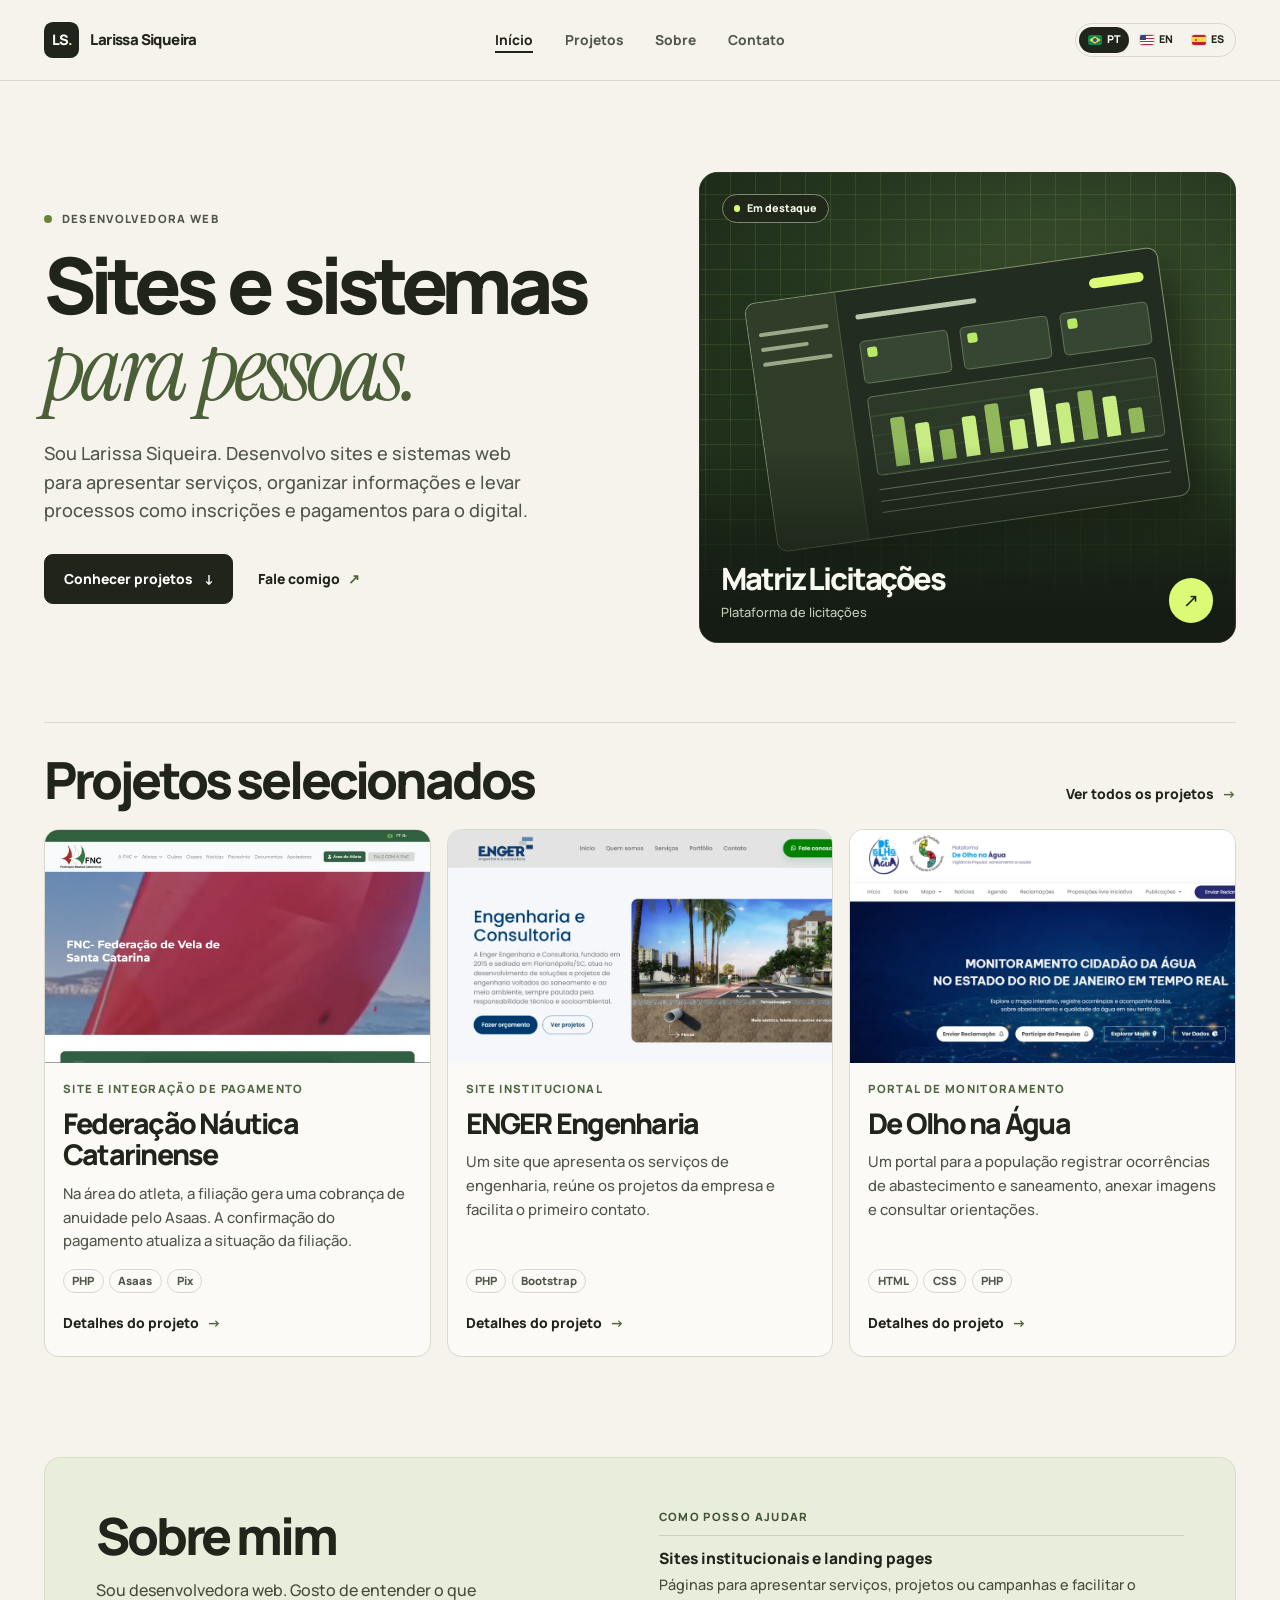
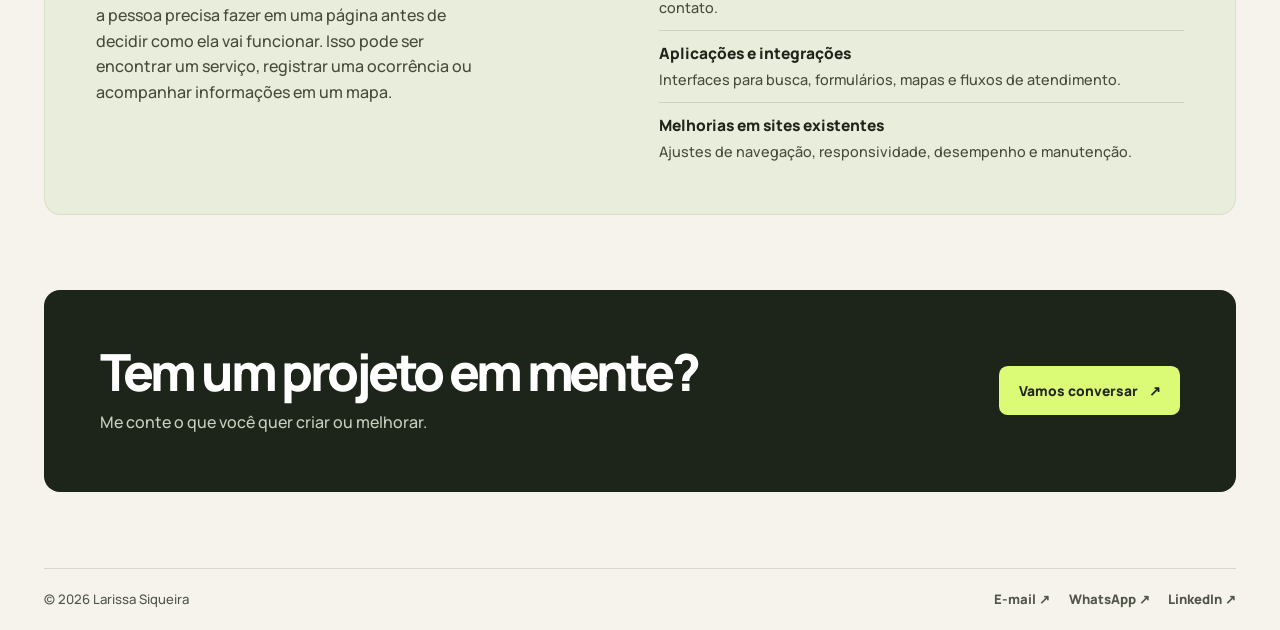
==== commit 3bc65680: "Atualiza a capa do projeto da FNC" ====
--- a/index.html
+++ b/index.html
@@ -73,8 +73,8 @@
     </div>
     <div class="project-grid project-grid--home">
     <article id="fnc" class="project-card">
-      <div class="project-image project-image--fnc" aria-hidden="true">
-        <div class="payment-art"><span class="payment-mark">FNC</span><i></i><i></i><span class="payment-check">✓</span></div>
+      <div class="project-image project-image--fnc">
+        <img src="./assets/img/fnc.webp" alt="" width="1320" height="665" loading="lazy" decoding="async">
       </div>
       <div class="project-card-body">
         <p class="eyebrow">Site e integração de pagamento</p>
--- a/assets/css/main.css
+++ b/assets/css/main.css
@@ -113,12 +113,7 @@
 .matrix-chart i:nth-child(7n) { height: 87%; background: #ddf7a7; }
 .matrix-table { display: grid; gap: .15rem; }
 .matrix-table i { min-height: 1px; border-top: 1px solid #75866d; }
-.project-image--fnc { background: repeating-linear-gradient(132deg, transparent 0 32px, #d6e8ff25 33px 34px, transparent 35px 65px), linear-gradient(145deg, #5a8bc3, #194573 66%, #102c4f); }
-.payment-art { position: relative; display: grid; width: 54%; min-width: 7rem; aspect-ratio: 1.65; align-content: center; gap: .29rem; padding: .7rem 1rem; border: 1px solid #ffffffa0; border-radius: .65rem; background: #f2f8ff; color: #204773; box-shadow: .35rem .6rem 0 #92b6df70, .7rem 1.3rem 2rem #0f2945aa; rotate: -9deg; }
-.payment-mark { width: fit-content; margin-bottom: .3rem; font-size: clamp(1rem, 2.7vw, 1.65rem); font-weight: 800; letter-spacing: -.05em; line-height: 1; }
-.payment-art i { width: 48%; height: .2rem; border-radius: 2rem; background: #8ca9c9; }
-.payment-art i + i { width: 34%; background: #bdd1e8; }
-.payment-check { position: absolute; right: .65rem; bottom: .62rem; display: grid; place-items: center; width: 22%; aspect-ratio: 1; border-radius: 50%; background: #ceeada; color: #235338; font-size: clamp(.8rem, 2vw, 1.35rem); font-weight: 800; }
+.project-image--fnc img { object-position: center top; }
 
 .work-section { padding-top: 1.85rem; border-top: 1px solid var(--line); }
 .section-heading { display: flex; justify-content: space-between; align-items: baseline; gap: 1rem; margin-bottom: 1.37rem; }
